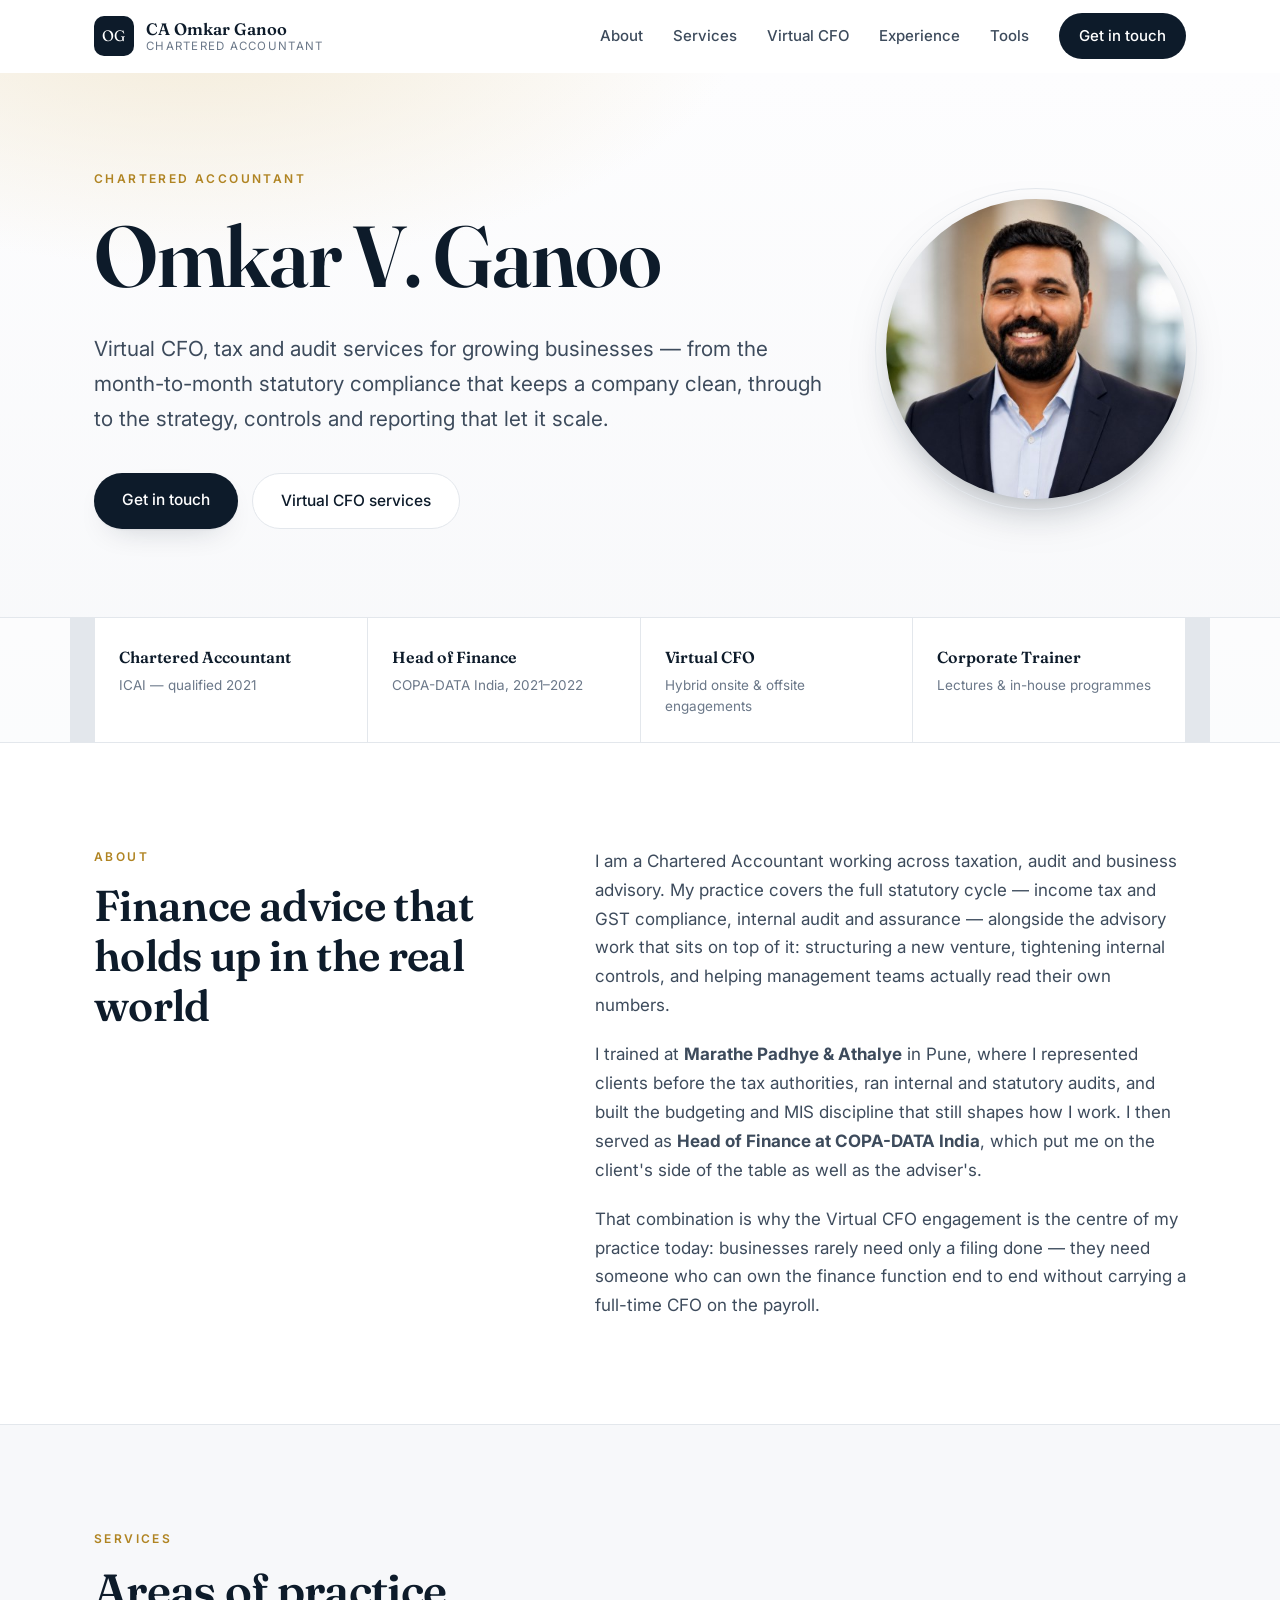
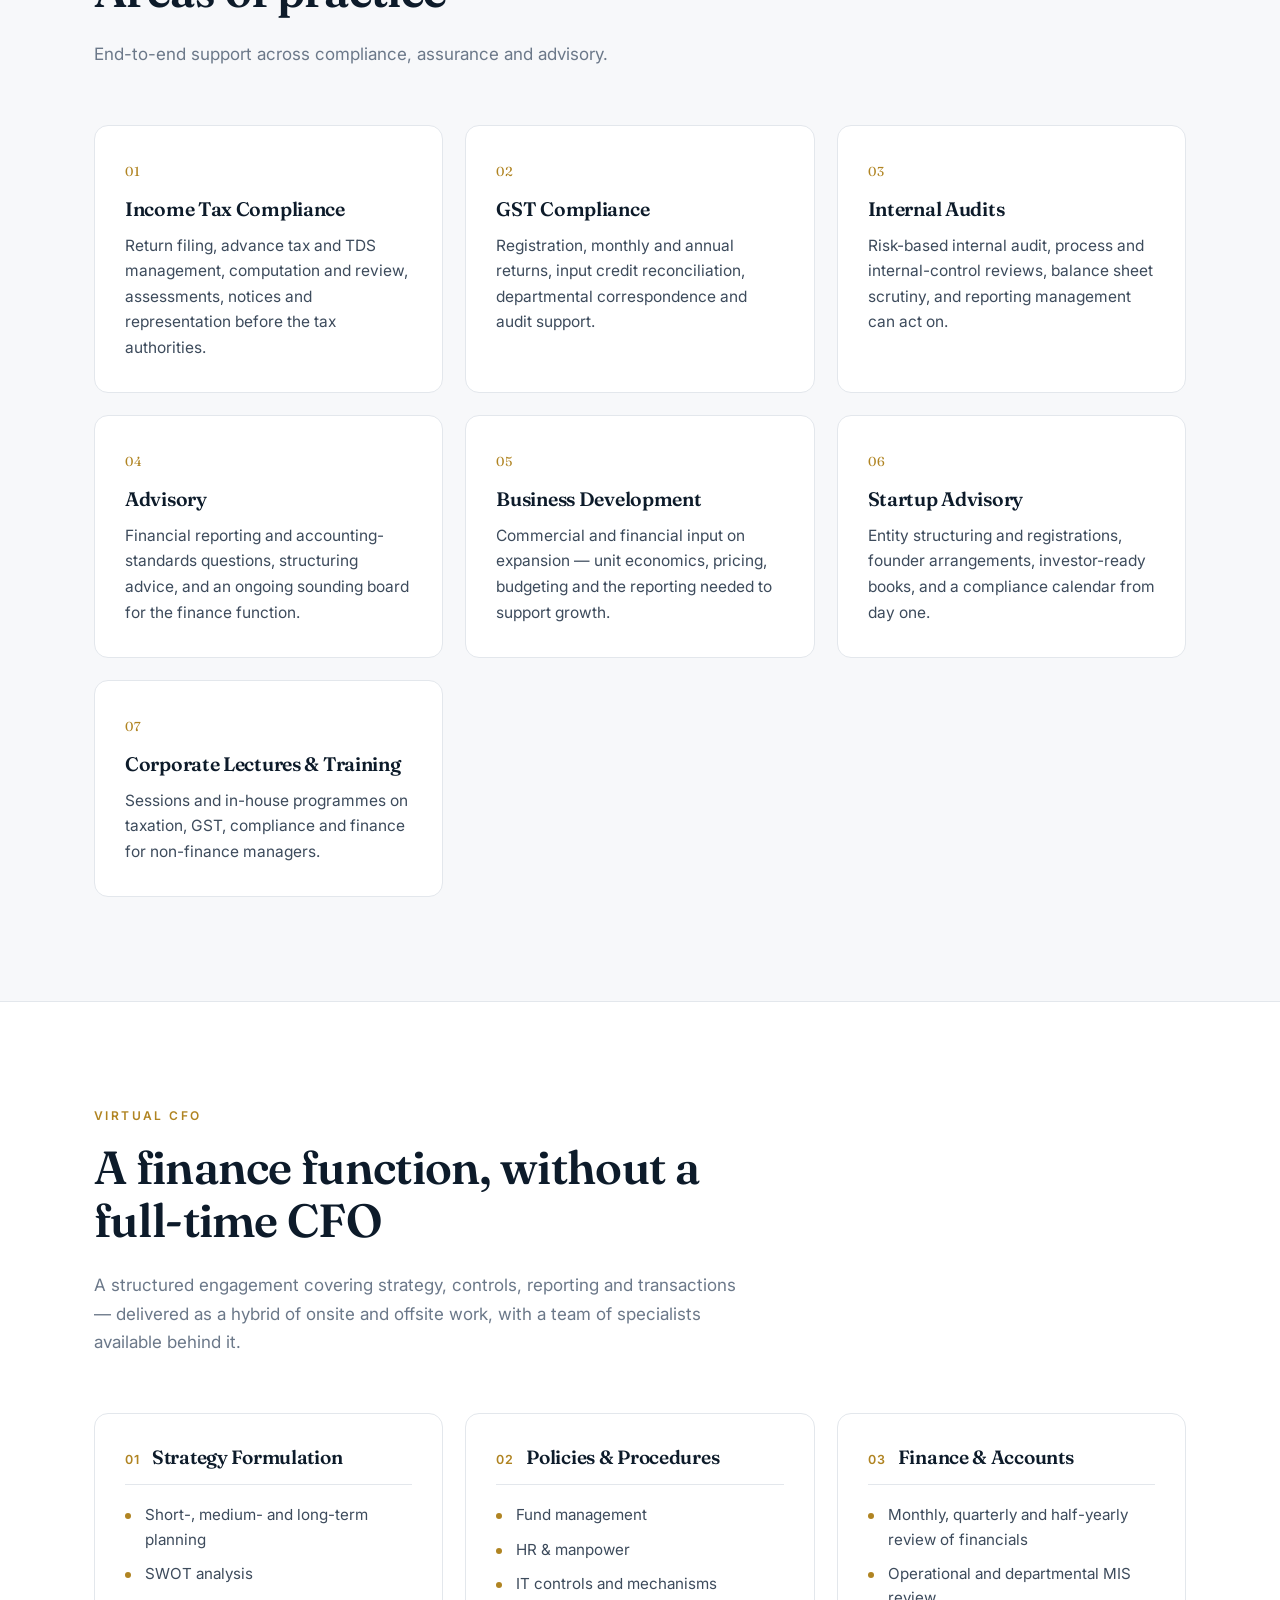
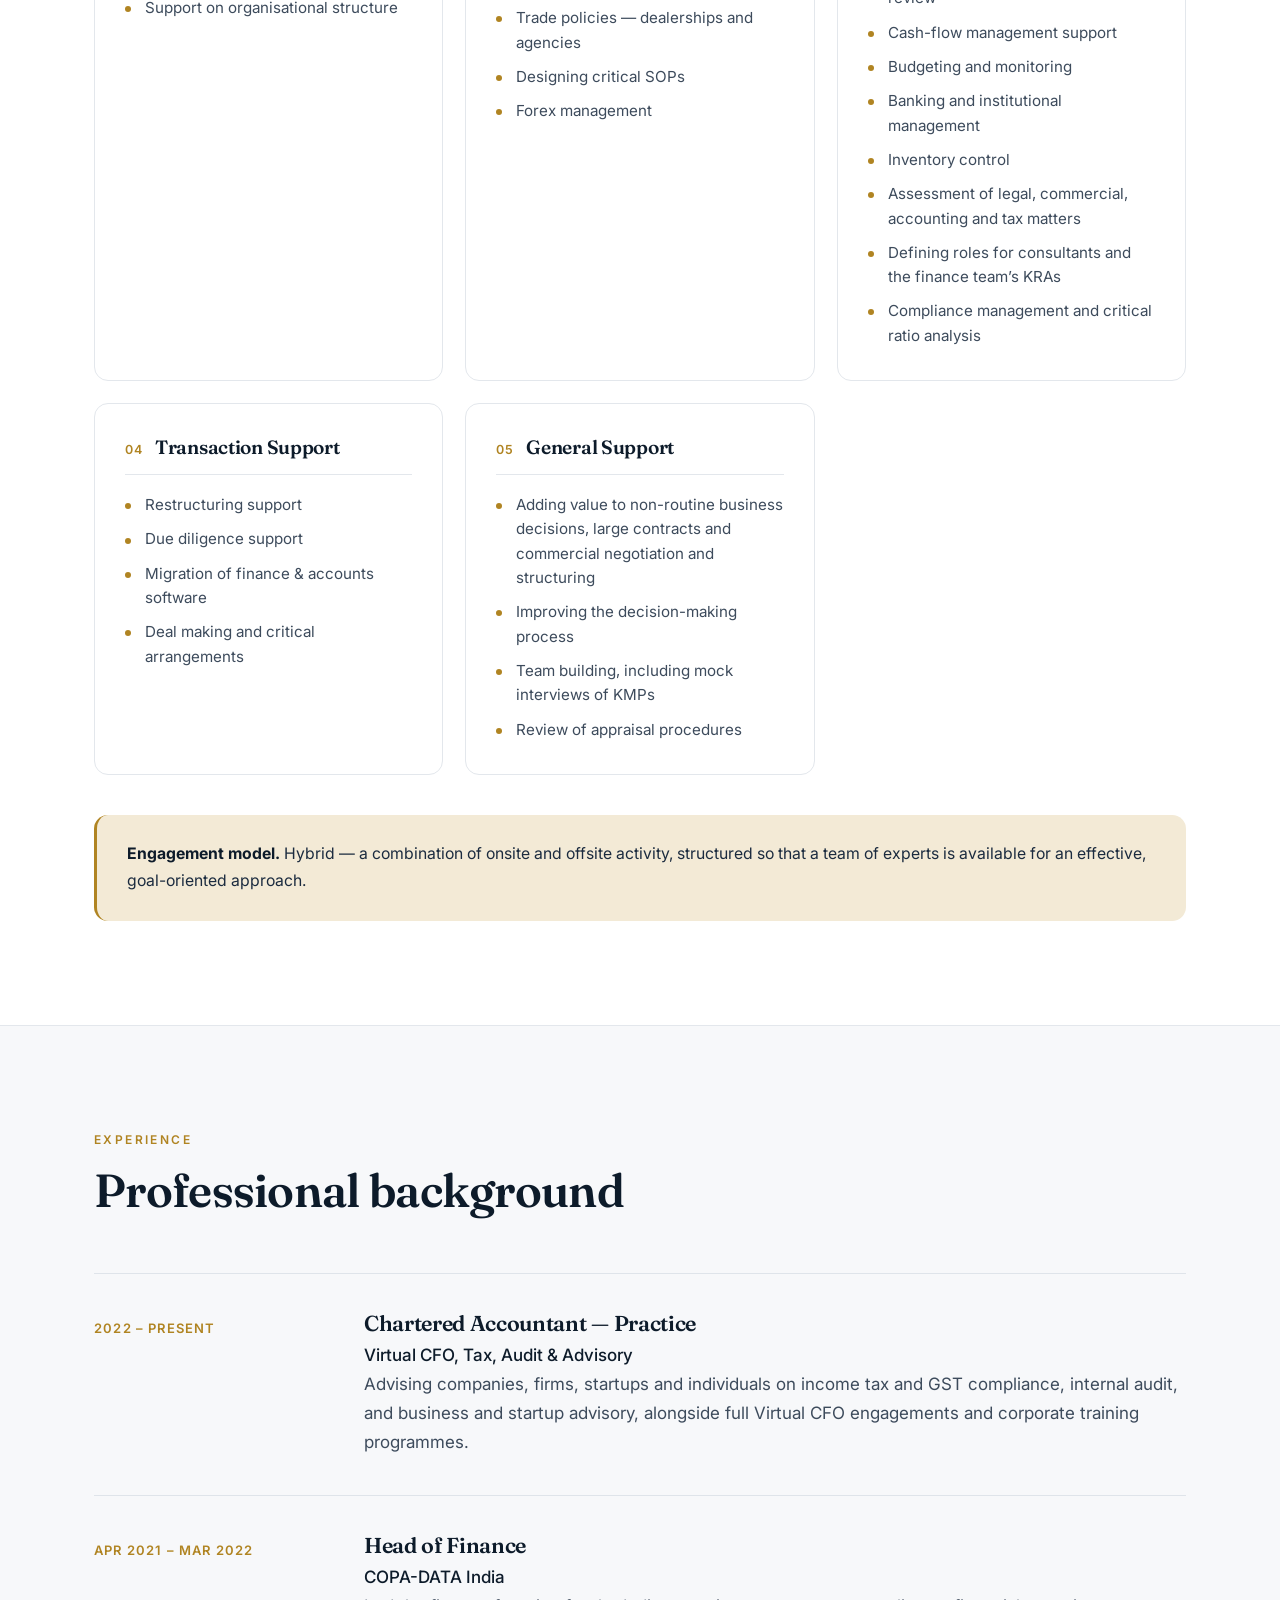
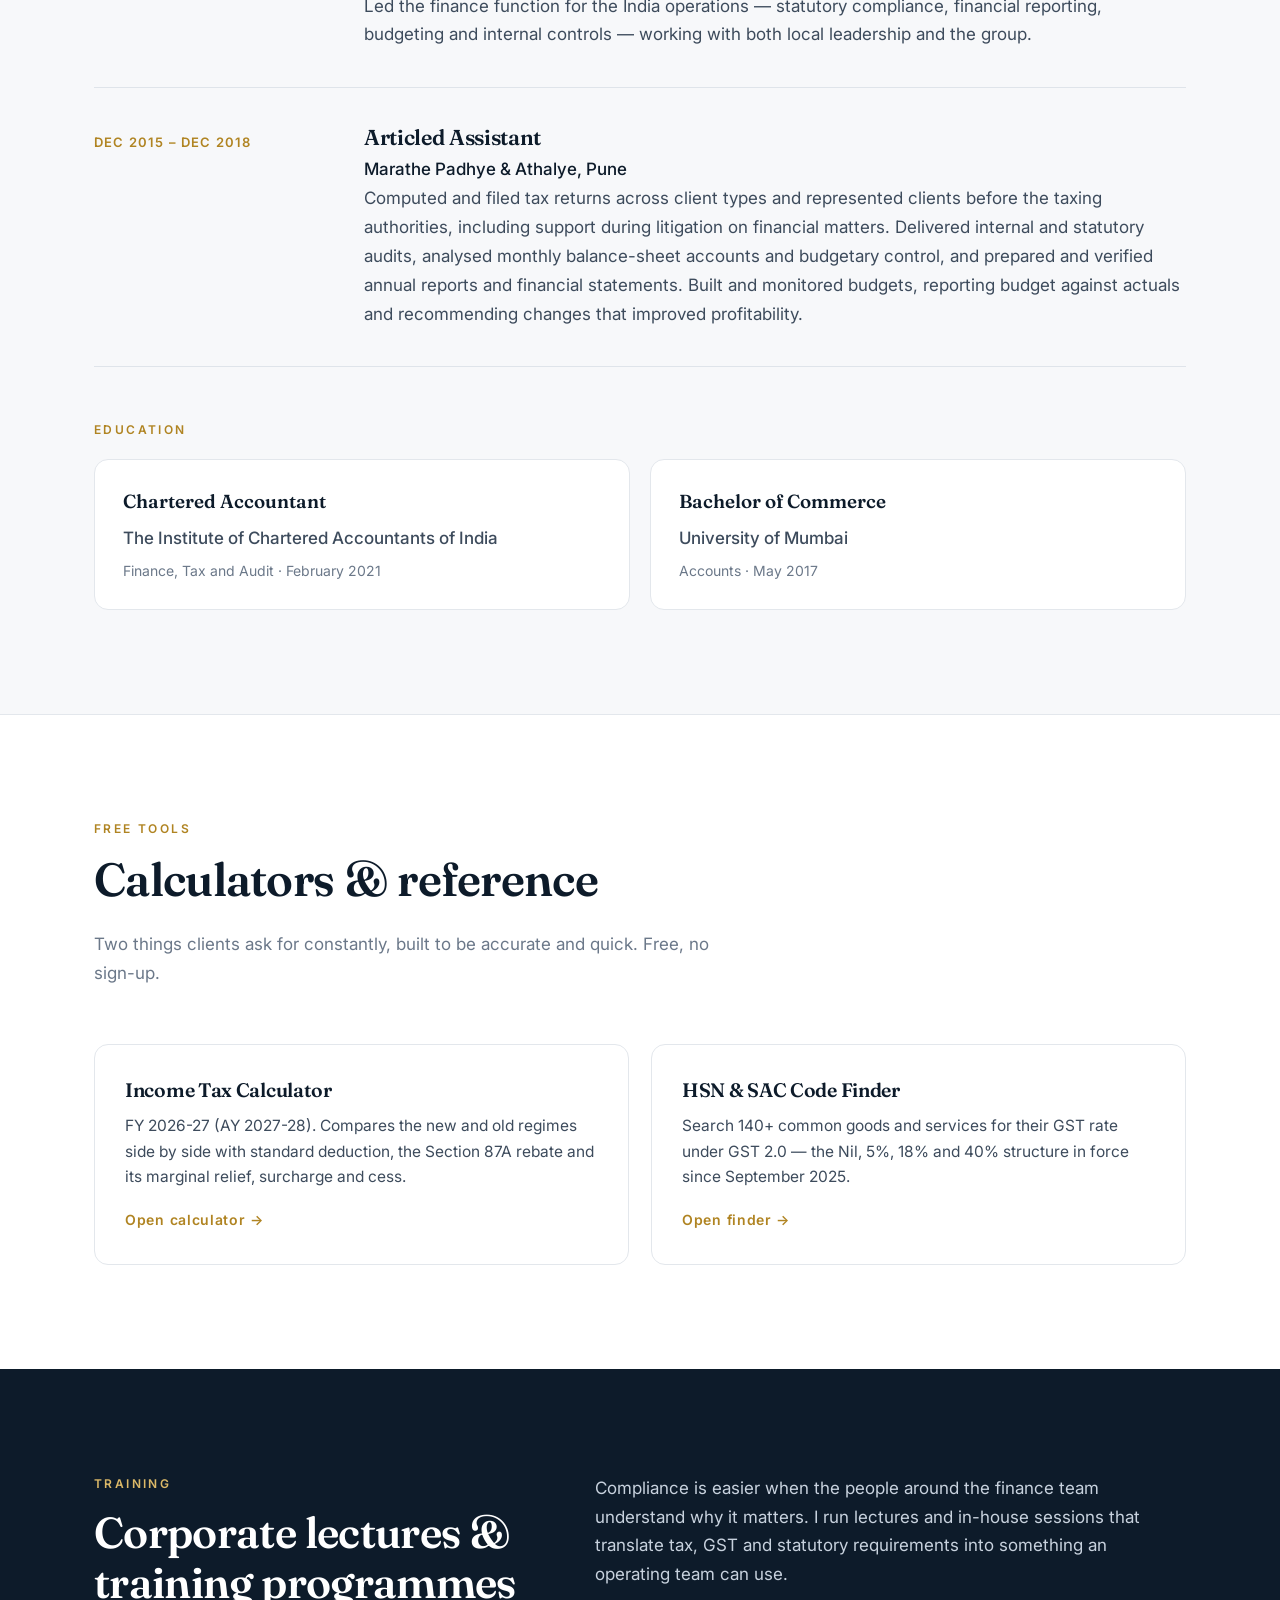
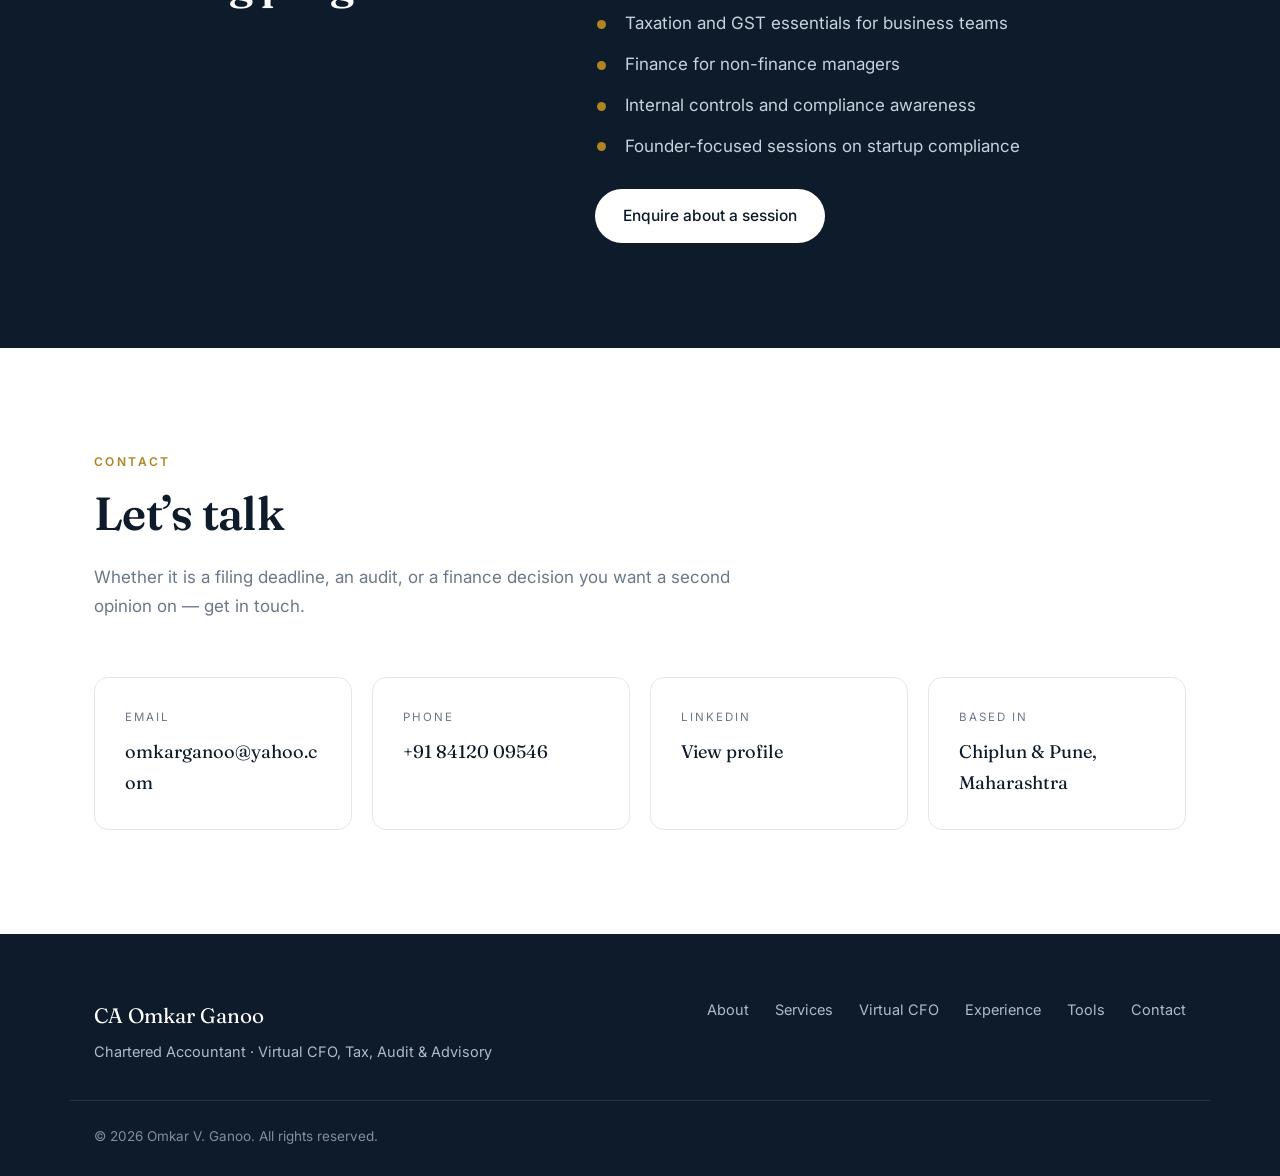
==== index.html @ 5b07715e "Replace uploaded zip with the actual site files, add hero portrait The repository contained only omk" ====
<!doctype html>
<html lang="en">
<head>
<meta charset="utf-8" />
<meta name="viewport" content="width=device-width, initial-scale=1" />
<title>CA Omkar Ganoo — Chartered Accountant | Virtual CFO, Tax, Audit &amp; Advisory</title>
<meta name="description" content="CA Omkar Ganoo is a Chartered Accountant offering Virtual CFO services, income tax and GST compliance, internal audit, startup and business advisory, and corporate finance training." />
<meta name="author" content="CA Omkar Ganoo" />
<meta property="og:type" content="profile" />
<meta property="og:title" content="CA Omkar Ganoo — Chartered Accountant" />
<meta property="og:description" content="Virtual CFO services, income tax &amp; GST compliance, internal audit, startup and business advisory, corporate training." />
<meta property="og:image" content="/assets/omkar-ganoo.jpg" />
<meta name="twitter:card" content="summary" />
<link rel="icon" href="/assets/favicon.svg" type="image/svg+xml" />
<link rel="preconnect" href="https://fonts.googleapis.com" />
<link rel="preconnect" href="https://fonts.gstatic.com" crossorigin />
<link href="https://fonts.googleapis.com/css2?family=Fraunces:opsz,wght@9..144,400;9..144,600&family=Inter:wght@400;500;600&display=swap" rel="stylesheet" />
<link rel="stylesheet" href="/styles.css" />
<script src="/site.config.js"></script>
<script type="application/ld+json">
{
  "@context": "https://schema.org",
  "@type": "Person",
  "name": "Omkar V. Ganoo",
  "alternateName": "CA Omkar Ganoo",
  "jobTitle": "Chartered Accountant",
  "image": "/assets/omkar-ganoo.jpg",
  "email": "omkarganoo@yahoo.com",
  "telephone": "+918412009546",
  "url": "https://www.linkedin.com/in/caomkarganoo",
  "sameAs": ["https://www.linkedin.com/in/caomkarganoo"],
  "knowsAbout": [
    "Income Tax Compliance","Goods and Services Tax","Internal Audit",
    "Virtual CFO Services","Startup Advisory","Financial Reporting",
    "Budgeting and MIS","Corporate Training"
  ],
  "alumniOf": [
    { "@type": "EducationalOrganization", "name": "The Institute of Chartered Accountants of India" },
    { "@type": "EducationalOrganization", "name": "University of Mumbai" }
  ],
  "address": { "@type": "PostalAddress", "addressLocality": "Chiplun", "addressRegion": "Maharashtra", "addressCountry": "IN" }
}
</script>
</head>
<body>

<a class="skip" href="#main">Skip to content</a>

<header class="nav" id="nav">
  <div class="wrap nav-inner">
    <a class="brand" href="#top">
      <span class="brand-mark">OG</span>
      <span class="brand-text"><strong>CA Omkar Ganoo</strong><em>Chartered Accountant</em></span>
    </a>
    <nav class="nav-links" id="navLinks" aria-label="Primary">
      <a href="#about">About</a>
      <a href="#services">Services</a>
      <a href="#cfo">Virtual CFO</a>
      <a href="#experience">Experience</a>
      <a href="#tools">Tools</a>
      <a href="#contact" class="nav-cta">Get in touch</a>
    </nav>
    <button class="burger" id="burger" aria-label="Open menu" aria-expanded="false" aria-controls="navLinks">
      <span></span><span></span><span></span>
    </button>
  </div>
</header>

<main id="main">

  <section class="hero" id="top">
    <div class="wrap hero-inner">
      <div class="hero-text">
        <p class="eyebrow reveal">Chartered Accountant</p>
        <h1 class="reveal">Omkar V. Ganoo</h1>
        <p class="lede reveal">
          Virtual CFO, tax and audit services for growing businesses — from the
          month-to-month statutory compliance that keeps a company clean, through to
          the strategy, controls and reporting that let it scale.
        </p>
        <div class="hero-actions reveal">
          <a class="btn btn-primary" href="#contact">Get in touch</a>
          <a class="btn btn-ghost" href="#cfo">Virtual CFO services</a>
        </div>
      </div>
      <figure class="hero-portrait reveal">
        <img src="/assets/omkar-ganoo.jpg" width="400" height="400"
             alt="CA Omkar Ganoo, Chartered Accountant" />
      </figure>
    </div>
    <div class="credbar">
      <div class="wrap credbar-inner">
        <div class="cred"><strong>Chartered Accountant</strong><span>ICAI &mdash; qualified 2021</span></div>
        <div class="cred"><strong>Head of Finance</strong><span>COPA-DATA India, 2021&ndash;2022</span></div>
        <div class="cred"><strong>Virtual CFO</strong><span>Hybrid onsite &amp; offsite engagements</span></div>
        <div class="cred"><strong>Corporate Trainer</strong><span>Lectures &amp; in-house programmes</span></div>
      </div>
    </div>
  </section>

  <section class="section" id="about">
    <div class="wrap grid-2">
      <div class="reveal">
        <p class="kicker">About</p>
        <h2>Finance advice that holds up in the real world</h2>
      </div>
      <div class="prose reveal">
        <p>
          I am a Chartered Accountant working across taxation, audit and business
          advisory. My practice covers the full statutory cycle &mdash; income tax and
          GST compliance, internal audit and assurance &mdash; alongside the advisory
          work that sits on top of it: structuring a new venture, tightening internal
          controls, and helping management teams actually read their own numbers.
        </p>
        <p>
          I trained at <strong>Marathe Padhye &amp; Athalye</strong> in Pune, where I
          represented clients before the tax authorities, ran internal and statutory
          audits, and built the budgeting and MIS discipline that still shapes how I
          work. I then served as <strong>Head of Finance at COPA-DATA India</strong>,
          which put me on the client's side of the table as well as the adviser's.
        </p>
        <p>
          That combination is why the Virtual CFO engagement is the centre of my
          practice today: businesses rarely need only a filing done &mdash; they need
          someone who can own the finance function end to end without carrying a
          full-time CFO on the payroll.
        </p>
      </div>
    </div>
  </section>

  <section class="section section-alt" id="services">
    <div class="wrap">
      <div class="section-head reveal">
        <p class="kicker">Services</p>
        <h2>Areas of practice</h2>
        <p class="sub">End-to-end support across compliance, assurance and advisory.</p>
      </div>
      <div class="cards">

        <article class="card reveal">
          <span class="card-num">01</span>
          <h3>Income Tax Compliance</h3>
          <p>Return filing, advance tax and TDS management, computation and review,
             assessments, notices and representation before the tax authorities.</p>
        </article>

        <article class="card reveal">
          <span class="card-num">02</span>
          <h3>GST Compliance</h3>
          <p>Registration, monthly and annual returns, input credit reconciliation,
             departmental correspondence and audit support.</p>
        </article>

        <article class="card reveal">
          <span class="card-num">03</span>
          <h3>Internal Audits</h3>
          <p>Risk-based internal audit, process and internal-control reviews, balance
             sheet scrutiny, and reporting management can act on.</p>
        </article>

        <article class="card reveal">
          <span class="card-num">04</span>
          <h3>Advisory</h3>
          <p>Financial reporting and accounting-standards questions, structuring advice,
             and an ongoing sounding board for the finance function.</p>
        </article>

        <article class="card reveal">
          <span class="card-num">05</span>
          <h3>Business Development</h3>
          <p>Commercial and financial input on expansion &mdash; unit economics, pricing,
             budgeting and the reporting needed to support growth.</p>
        </article>

        <article class="card reveal">
          <span class="card-num">06</span>
          <h3>Startup Advisory</h3>
          <p>Entity structuring and registrations, founder arrangements, investor-ready
             books, and a compliance calendar from day one.</p>
        </article>

        <article class="card reveal">
          <span class="card-num">07</span>
          <h3>Corporate Lectures &amp; Training</h3>
          <p>Sessions and in-house programmes on taxation, GST, compliance and finance
             for non-finance managers.</p>
        </article>

      </div>
    </div>
  </section>

  <section class="section" id="cfo">
    <div class="wrap">
      <div class="section-head reveal">
        <p class="kicker">Virtual CFO</p>
        <h2>A finance function, without a full-time CFO</h2>
        <p class="sub">
          A structured engagement covering strategy, controls, reporting and
          transactions &mdash; delivered as a hybrid of onsite and offsite work, with a
          team of specialists available behind it.
        </p>
      </div>

      <div class="pillars">

        <article class="pillar reveal">
          <h3><span>01</span> Strategy Formulation</h3>
          <ul>
            <li>Short-, medium- and long-term planning</li>
            <li>SWOT analysis</li>
            <li>Support on organisational structure</li>
          </ul>
        </article>

        <article class="pillar reveal">
          <h3><span>02</span> Policies &amp; Procedures</h3>
          <ul>
            <li>Fund management</li>
            <li>HR &amp; manpower</li>
            <li>IT controls and mechanisms</li>
            <li>Trade policies &mdash; dealerships and agencies</li>
            <li>Designing critical SOPs</li>
            <li>Forex management</li>
          </ul>
        </article>

        <article class="pillar reveal">
          <h3><span>03</span> Finance &amp; Accounts</h3>
          <ul>
            <li>Monthly, quarterly and half-yearly review of financials</li>
            <li>Operational and departmental MIS review</li>
            <li>Cash-flow management support</li>
            <li>Budgeting and monitoring</li>
            <li>Banking and institutional management</li>
            <li>Inventory control</li>
            <li>Assessment of legal, commercial, accounting and tax matters</li>
            <li>Defining roles for consultants and the finance team&rsquo;s KRAs</li>
            <li>Compliance management and critical ratio analysis</li>
          </ul>
        </article>

        <article class="pillar reveal">
          <h3><span>04</span> Transaction Support</h3>
          <ul>
            <li>Restructuring support</li>
            <li>Due diligence support</li>
            <li>Migration of finance &amp; accounts software</li>
            <li>Deal making and critical arrangements</li>
          </ul>
        </article>

        <article class="pillar reveal">
          <h3><span>05</span> General Support</h3>
          <ul>
            <li>Adding value to non-routine business decisions, large contracts and
                commercial negotiation and structuring</li>
            <li>Improving the decision-making process</li>
            <li>Team building, including mock interviews of KMPs</li>
            <li>Review of appraisal procedures</li>
          </ul>
        </article>

      </div>

      <p class="note reveal">
        <strong>Engagement model.</strong> Hybrid &mdash; a combination of onsite and
        offsite activity, structured so that a team of experts is available for an
        effective, goal-oriented approach.
      </p>
    </div>
  </section>

  <section class="section section-alt" id="experience">
    <div class="wrap">
      <div class="section-head reveal">
        <p class="kicker">Experience</p>
        <h2>Professional background</h2>
      </div>
      <ol class="timeline">

        <li class="reveal">
          <div class="t-when">2022 &ndash; Present</div>
          <div class="t-what">
            <h3>Chartered Accountant &mdash; Practice</h3>
            <p class="t-org">Virtual CFO, Tax, Audit &amp; Advisory</p>
            <p>Advising companies, firms, startups and individuals on income tax and GST
               compliance, internal audit, and business and startup advisory, alongside
               full Virtual CFO engagements and corporate training programmes.</p>
          </div>
        </li>

        <li class="reveal">
          <div class="t-when">Apr 2021 &ndash; Mar 2022</div>
          <div class="t-what">
            <h3>Head of Finance</h3>
            <p class="t-org">COPA-DATA India</p>
            <p>Led the finance function for the India operations &mdash; statutory
               compliance, financial reporting, budgeting and internal controls &mdash;
               working with both local leadership and the group.</p>
          </div>
        </li>

        <li class="reveal">
          <div class="t-when">Dec 2015 &ndash; Dec 2018</div>
          <div class="t-what">
            <h3>Articled Assistant</h3>
            <p class="t-org">Marathe Padhye &amp; Athalye, Pune</p>
            <p>Computed and filed tax returns across client types and represented clients
               before the taxing authorities, including support during litigation on
               financial matters. Delivered internal and statutory audits, analysed
               monthly balance-sheet accounts and budgetary control, and prepared and
               verified annual reports and financial statements. Built and monitored
               budgets, reporting budget against actuals and recommending changes that
               improved profitability.</p>
          </div>
        </li>

      </ol>

      <div class="edu reveal">
        <h3 class="edu-head">Education</h3>
        <div class="edu-grid">
          <div class="edu-item">
            <p class="e-deg">Chartered Accountant</p>
            <p class="e-org">The Institute of Chartered Accountants of India</p>
            <p class="e-meta">Finance, Tax and Audit &middot; February 2021</p>
          </div>
          <div class="edu-item">
            <p class="e-deg">Bachelor of Commerce</p>
            <p class="e-org">University of Mumbai</p>
            <p class="e-meta">Accounts &middot; May 2017</p>
          </div>
        </div>
      </div>
    </div>
  </section>

  <section class="section" id="tools">
    <div class="wrap">
      <div class="section-head reveal">
        <p class="kicker">Free tools</p>
        <h2>Calculators &amp; reference</h2>
        <p class="sub">Two things clients ask for constantly, built to be accurate and
          quick. Free, no sign-up.</p>
      </div>
      <div class="cards">

        <a class="card tool-card reveal" href="/tools/income-tax-calculator">
          <h3>Income Tax Calculator</h3>
          <p>FY 2026-27 (AY 2027-28). Compares the new and old regimes side by side with
             standard deduction, the Section 87A rebate and its marginal relief, surcharge
             and cess.</p>
          <span class="card-go">Open calculator &rarr;</span>
        </a>

        <a class="card tool-card reveal" href="/tools/hsn-finder">
          <h3>HSN &amp; SAC Code Finder</h3>
          <p>Search 140+ common goods and services for their GST rate under GST 2.0 — the
             Nil, 5%, 18% and 40% structure in force since September 2025.</p>
          <span class="card-go">Open finder &rarr;</span>
        </a>

      </div>
    </div>
  </section>

  <section class="section section-dark" id="speaking">
    <div class="wrap grid-2">
      <div class="reveal">
        <p class="kicker">Training</p>
        <h2>Corporate lectures &amp; training programmes</h2>
      </div>
      <div class="prose reveal">
        <p>
          Compliance is easier when the people around the finance team understand why it
          matters. I run lectures and in-house sessions that translate tax, GST and
          statutory requirements into something an operating team can use.
        </p>
        <ul class="ticks">
          <li>Taxation and GST essentials for business teams</li>
          <li>Finance for non-finance managers</li>
          <li>Internal controls and compliance awareness</li>
          <li>Founder-focused sessions on startup compliance</li>
        </ul>
        <p><a class="btn btn-light" href="#contact">Enquire about a session</a></p>
      </div>
    </div>
  </section>

  <section class="section" id="contact">
    <div class="wrap">
      <div class="section-head reveal">
        <p class="kicker">Contact</p>
        <h2>Let&rsquo;s talk</h2>
        <p class="sub">Whether it is a filing deadline, an audit, or a finance decision you
          want a second opinion on &mdash; get in touch.</p>
      </div>
      <div class="contact-grid reveal" id="contactGrid"></div>
    </div>
  </section>

</main>

<footer class="footer">
  <div class="wrap footer-inner">
    <div>
      <p class="f-name">CA Omkar Ganoo</p>
      <p class="f-role">Chartered Accountant &middot; Virtual CFO, Tax, Audit &amp; Advisory</p>
    </div>
    <nav class="f-links" aria-label="Footer">
      <a href="#about">About</a>
      <a href="#services">Services</a>
      <a href="#cfo">Virtual CFO</a>
      <a href="#experience">Experience</a>
      <a href="#tools">Tools</a>
      <a href="#contact">Contact</a>
    </nav>
  </div>
  <div class="wrap footer-base">
    <p>&copy; <span id="year"></span> Omkar V. Ganoo. All rights reserved.</p>
  </div>
</footer>

<script src="/script.js"></script>
</body>
</html>
---- styles.css ----
/* =========================================================================
   CA Omkar Ganoo — site styles
   ========================================================================= */

:root{
  --ink:        #0d1b2a;
  --ink-2:      #1b2b3f;
  --body:       #3d4b5c;
  --muted:      #6b7889;
  --line:       #e3e7ec;
  --bg:         #ffffff;
  --bg-alt:     #f7f8fa;
  --gold:       #b08422;
  --gold-soft:  #f3ead6;

  --wrap:       1140px;
  --r:          14px;
  --shadow:     0 1px 2px rgba(13,27,42,.05), 0 12px 32px -18px rgba(13,27,42,.30);

  --serif: "Fraunces", Georgia, "Times New Roman", serif;
  --sans:  "Inter", -apple-system, BlinkMacSystemFont, "Segoe UI", Roboto, sans-serif;
}

*,*::before,*::after{ box-sizing:border-box; }

html{ scroll-behavior:smooth; scroll-padding-top:88px; }

body{
  margin:0;
  background:var(--bg);
  color:var(--body);
  font-family:var(--sans);
  font-size:17px;
  line-height:1.7;
  -webkit-font-smoothing:antialiased;
}

img{ max-width:100%; display:block; }
a{ color:inherit; }

h1,h2,h3{
  font-family:var(--serif);
  color:var(--ink);
  font-weight:600;
  letter-spacing:-.015em;
  line-height:1.15;
  margin:0 0 .5em;
}

.wrap{ width:100%; max-width:var(--wrap); margin-inline:auto; padding-inline:24px; }

.skip{
  position:absolute; left:-9999px; top:0; z-index:200;
  background:var(--ink); color:#fff; padding:12px 18px; border-radius:0 0 8px 0;
}
.skip:focus{ left:0; }

/* ---------- Nav ---------------------------------------------------------- */
.nav{
  position:sticky; top:0; z-index:100;
  background:rgba(255,255,255,.88);
  backdrop-filter:saturate(180%) blur(14px);
  border-bottom:1px solid transparent;
  transition:border-color .25s ease, box-shadow .25s ease;
}
.nav.is-stuck{ border-bottom-color:var(--line); box-shadow:0 6px 24px -20px rgba(13,27,42,.6); }

.nav-inner{ display:flex; align-items:center; justify-content:space-between; height:72px; gap:20px; }

.brand{ display:flex; align-items:center; gap:12px; text-decoration:none; }
.brand-mark{
  width:40px; height:40px; flex:none; border-radius:10px;
  background:var(--ink); color:#fff;
  display:grid; place-items:center;
  font-family:var(--serif); font-size:15px; letter-spacing:.04em;
}
.brand-text{ display:flex; flex-direction:column; line-height:1.25; }
.brand-text strong{ font-family:var(--serif); font-weight:600; color:var(--ink); font-size:16.5px; }
.brand-text em{ font-style:normal; font-size:11.5px; letter-spacing:.11em; text-transform:uppercase; color:var(--muted); }

.nav-links{ display:flex; align-items:center; gap:30px; }
.nav-links a{
  text-decoration:none; font-size:15px; font-weight:500; color:var(--body);
  position:relative; padding:6px 0; transition:color .18s ease;
}
.nav-links a::after{
  content:""; position:absolute; left:0; right:100%; bottom:0; height:1.5px;
  background:var(--gold); transition:right .25s ease;
}
.nav-links a:hover{ color:var(--ink); }
.nav-links a:hover::after,
.nav-links a.active::after{ right:0; }

.nav-links .nav-cta{
  background:var(--ink); color:#fff; padding:10px 20px; border-radius:999px;
  font-weight:500; transition:background .2s ease, transform .2s ease;
}
.nav-links .nav-cta::after{ display:none; }
.nav-links .nav-cta:hover{ background:var(--ink-2); transform:translateY(-1px); color:#fff; }

.burger{ display:none; background:none; border:0; padding:10px; cursor:pointer; }
.burger span{ display:block; width:22px; height:2px; background:var(--ink); border-radius:2px; transition:.25s ease; }
.burger span + span{ margin-top:5px; }
.burger[aria-expanded="true"] span:nth-child(1){ transform:translateY(7px) rotate(45deg); }
.burger[aria-expanded="true"] span:nth-child(2){ opacity:0; }
.burger[aria-expanded="true"] span:nth-child(3){ transform:translateY(-7px) rotate(-45deg); }

/* ---------- Buttons ------------------------------------------------------ */
.btn{
  display:inline-block; text-decoration:none; font-weight:500; font-size:15.5px;
  padding:14px 28px; border-radius:999px; transition:.2s ease;
}
.btn-primary{ background:var(--ink); color:#fff; box-shadow:var(--shadow); }
.btn-primary:hover{ background:var(--ink-2); transform:translateY(-2px); }
.btn-ghost{ border:1px solid var(--line); color:var(--ink); background:#fff; }
.btn-ghost:hover{ border-color:var(--ink); transform:translateY(-2px); }
.btn-light{ background:#fff; color:var(--ink); }
.btn-light:hover{ transform:translateY(-2px); }

/* ---------- Hero --------------------------------------------------------- */
.hero{
  position:relative; padding-top:96px;
  background:
    radial-gradient(900px 420px at 15% -10%, var(--gold-soft) 0%, transparent 62%),
    linear-gradient(180deg,#fdfdfe 0%, #f7f8fa 100%);
  border-bottom:1px solid var(--line);
}
.hero-inner{ padding-bottom:88px; max-width:920px; }

.eyebrow{
  font-size:12px; letter-spacing:.2em; text-transform:uppercase;
  color:var(--gold); font-weight:600; margin:0 0 18px;
}
.hero h1{
  font-size:clamp(3rem, 8vw, 5.4rem);
  margin:0 0 24px;
}
.lede{ font-size:clamp(1.05rem,2.2vw,1.3rem); color:var(--body); max-width:62ch; margin:0 0 36px; }
.hero-actions{ display:flex; flex-wrap:wrap; gap:14px; }

.credbar{ border-top:1px solid var(--line); background:rgba(255,255,255,.6); }
.credbar-inner{
  display:grid; grid-template-columns:repeat(4,1fr); gap:1px;
  background:var(--line); border-inline:1px solid var(--line);
}
.cred{ background:#fff; padding:26px 24px; display:flex; flex-direction:column; gap:4px; }
.cred strong{ font-family:var(--serif); font-size:16px; color:var(--ink); font-weight:600; }
.cred span{ font-size:13.5px; color:var(--muted); line-height:1.5; }

/* ---------- Sections ----------------------------------------------------- */
.section{ padding:104px 0; }
.section-alt{ background:var(--bg-alt); border-block:1px solid var(--line); }
.section-dark{ background:var(--ink); border-block:1px solid var(--ink); }
.section-dark h2,
.section-dark .prose p{ color:#fff; }
.section-dark .prose p{ color:#c8d2de; }
.section-dark .kicker{ color:#dcb968; }

.kicker{
  font-size:12px; letter-spacing:.2em; text-transform:uppercase;
  color:var(--gold); font-weight:600; margin:0 0 14px;
}
.section-head{ max-width:660px; margin-bottom:56px; }
.section-head h2{ font-size:clamp(2rem,4.2vw,2.9rem); }
.sub{ color:var(--muted); font-size:17px; margin:14px 0 0; }

.grid-2{ display:grid; grid-template-columns:minmax(0,.85fr) minmax(0,1.15fr); gap:64px; align-items:start; }
.grid-2 h2{ font-size:clamp(1.9rem,4vw,2.7rem); }
.prose p{ margin:0 0 20px; }
.prose p:last-child{ margin-bottom:0; }

.ticks{ list-style:none; padding:0; margin:0 0 28px; }
.ticks li{ position:relative; padding-left:30px; margin-bottom:12px; color:#c8d2de; }
.ticks li::before{
  content:""; position:absolute; left:2px; top:.62em;
  width:9px; height:9px; border-radius:50%; background:var(--gold);
}

/* ---------- Service cards ------------------------------------------------ */
.cards{ display:grid; grid-template-columns:repeat(auto-fit,minmax(288px,1fr)); gap:22px; }
.card{
  position:relative; background:#fff; border:1px solid var(--line);
  border-radius:var(--r); padding:34px 30px 32px;
  transition:transform .25s ease, box-shadow .25s ease, border-color .25s ease;
}
.card:hover{ transform:translateY(-4px); box-shadow:var(--shadow); border-color:#d3dae3; }
.card-num{
  font-family:var(--serif); font-size:13px; color:var(--gold);
  letter-spacing:.08em; display:block; margin-bottom:16px;
}
.card h3{ font-size:1.22rem; margin:0 0 12px; }
.card p{ margin:0; font-size:15.5px; color:var(--body); line-height:1.65; }

/* ---------- Timeline ----------------------------------------------------- */
.timeline{ list-style:none; margin:0; padding:0; border-top:1px solid var(--line); }
.timeline li{
  display:grid; grid-template-columns:230px minmax(0,1fr); gap:40px;
  padding:38px 0; border-bottom:1px solid var(--line);
}
.t-when{
  font-size:13px; letter-spacing:.09em; text-transform:uppercase;
  color:var(--gold); font-weight:600; padding-top:5px;
}
.t-what h3{ font-size:1.35rem; margin:0 0 4px; }
.t-org{ font-weight:500; color:var(--ink); margin:0 0 12px; }
.t-what p{ margin:0; }

/* ---------- Contact ------------------------------------------------------ */
.contact-grid{ display:grid; grid-template-columns:repeat(auto-fit,minmax(250px,1fr)); gap:20px; }
.contact-card{
  display:block; text-decoration:none; background:#fff;
  border:1px solid var(--line); border-radius:var(--r); padding:30px;
  transition:transform .25s ease, box-shadow .25s ease, border-color .25s ease;
}
.contact-card:hover{ transform:translateY(-4px); box-shadow:var(--shadow); border-color:#d3dae3; }
.contact-card .c-label{
  font-size:11.5px; letter-spacing:.17em; text-transform:uppercase;
  color:var(--muted); display:block; margin-bottom:10px;
}
.contact-card .c-value{
  font-family:var(--serif); font-size:1.14rem; color:var(--ink);
  word-break:break-word; display:block;
}

/* ---------- Footer ------------------------------------------------------- */
.footer{ background:var(--ink); color:#aebbc9; padding:64px 0 28px; }
.footer-inner{
  display:flex; flex-wrap:wrap; gap:28px; justify-content:space-between;
  align-items:flex-start; padding-bottom:36px; border-bottom:1px solid rgba(255,255,255,.1);
}
.f-name{ font-family:var(--serif); font-size:1.3rem; color:#fff; margin:0 0 6px; }
.f-role{ margin:0; font-size:14.5px; }
.f-links{ display:flex; flex-wrap:wrap; gap:26px; }
.f-links a{ text-decoration:none; font-size:14.5px; transition:color .2s ease; }
.f-links a:hover{ color:#fff; }
.footer-base{ padding-top:24px; }
.footer-base p{ margin:0; font-size:13.5px; color:#7f8fa1; }

/* ---------- Reveal animation --------------------------------------------- */
.reveal{ opacity:0; transform:translateY(18px); transition:opacity .6s ease, transform .6s ease; }
.reveal.in{ opacity:1; transform:none; }

/* ---------- Responsive --------------------------------------------------- */
@media (max-width:980px){
  .grid-2{ grid-template-columns:1fr; gap:28px; }
  .credbar-inner{ grid-template-columns:repeat(2,1fr); }
  .timeline li{ grid-template-columns:1fr; gap:10px; }
  .t-when{ padding-top:0; }
}

@media (max-width:760px){
  body{ font-size:16.5px; }
  .section{ padding:76px 0; }
  .hero{ padding-top:64px; }
  .hero-inner{ padding-bottom:64px; }

  .burger{ display:block; }
  .nav-links{
    position:absolute; left:0; right:0; top:72px;
    flex-direction:column; align-items:stretch; gap:0;
    background:#fff; border-bottom:1px solid var(--line);
    padding:8px 24px 22px;
    box-shadow:0 20px 40px -30px rgba(13,27,42,.8);
    display:none;
  }
  .nav-links.open{ display:flex; }
  .nav-links a{ padding:14px 0; border-bottom:1px solid var(--line); }
  .nav-links a::after{ display:none; }
  .nav-links .nav-cta{ text-align:center; margin-top:16px; border-bottom:0; }
  .hero-actions .btn{ flex:1 1 auto; text-align:center; }
}

@media (max-width:520px){
  .credbar-inner{ grid-template-columns:1fr; }
}

@media (prefers-reduced-motion:reduce){
  html{ scroll-behavior:auto; }
  .reveal{ opacity:1; transform:none; transition:none; }
  *{ animation-duration:.01ms !important; transition-duration:.01ms !important; }
}

/* ---------- Virtual CFO pillars ------------------------------------------ */
.pillars{
  display:grid; grid-template-columns:repeat(auto-fit,minmax(310px,1fr)); gap:22px;
}
.pillar{
  background:#fff; border:1px solid var(--line); border-radius:var(--r);
  padding:32px 30px;
  transition:transform .25s ease, box-shadow .25s ease, border-color .25s ease;
}
.pillar:hover{ transform:translateY(-4px); box-shadow:var(--shadow); border-color:#d3dae3; }
.pillar h3{
  display:flex; align-items:baseline; gap:12px;
  font-size:1.2rem; margin:0 0 18px;
  padding-bottom:16px; border-bottom:1px solid var(--line);
}
.pillar h3 span{
  font-size:12.5px; letter-spacing:.08em; color:var(--gold);
  font-family:var(--sans); font-weight:600; flex:none;
}
.pillar ul{ list-style:none; margin:0; padding:0; }
.pillar li{
  position:relative; padding-left:20px; margin-bottom:10px;
  font-size:15.2px; line-height:1.6;
}
.pillar li:last-child{ margin-bottom:0; }
.pillar li::before{
  content:""; position:absolute; left:0; top:.66em;
  width:6px; height:6px; border-radius:50%; background:var(--gold);
}

.note{
  margin:40px 0 0; padding:26px 30px;
  background:var(--gold-soft); border-radius:var(--r);
  border-left:3px solid var(--gold);
  font-size:15.8px; color:var(--ink-2);
}
.note strong{ color:var(--ink); }

/* ---------- Education ---------------------------------------------------- */
.edu{ margin-top:56px; }
.edu-head{
  font-family:var(--sans); font-size:12px; letter-spacing:.2em;
  text-transform:uppercase; color:var(--gold); font-weight:600; margin:0 0 22px;
}
.edu-grid{ display:grid; grid-template-columns:repeat(auto-fit,minmax(280px,1fr)); gap:20px; }
.edu-item{
  background:#fff; border:1px solid var(--line); border-radius:var(--r); padding:26px 28px;
}
.e-deg{ font-family:var(--serif); font-size:1.18rem; color:var(--ink); margin:0 0 6px; font-weight:600; }
.e-org{ margin:0 0 6px; font-weight:500; color:var(--body); }
.e-meta{ margin:0; font-size:14px; color:var(--muted); }

/* Timeline sits on an alt background now — give it white row cards feel */
.section-alt .timeline{ border-top-color:#dfe4ea; }
.section-alt .timeline li{ border-bottom-color:#dfe4ea; }

/* =========================================================================
   Tools — shared (income tax calculator, HSN finder)
   ========================================================================= */

.tool-hero{ padding:56px 0 44px; background:var(--bg-alt); border-bottom:1px solid var(--line); }
.tool-hero h1{ font-size:clamp(2rem,4.6vw,3.1rem); margin:0 0 14px; }
.tool-hero .sub{ max-width:66ch; }
.crumb{ font-size:13.5px; color:var(--muted); margin:0 0 18px; }
.crumb a{ text-decoration:none; border-bottom:1px solid var(--line); }
.crumb a:hover{ border-bottom-color:var(--gold); color:var(--ink); }

.tool-grid{ display:grid; grid-template-columns:minmax(0,420px) minmax(0,1fr); gap:40px; align-items:start; }

/* Form panel */
.panel{
  background:#fff; border:1px solid var(--line); border-radius:var(--r);
  padding:30px; position:sticky; top:96px;
}
.panel h2{ font-size:1.25rem; margin:0 0 22px; }
.field{ margin-bottom:20px; }
.field:last-child{ margin-bottom:0; }
.field label{
  display:block; font-size:12.5px; letter-spacing:.09em; text-transform:uppercase;
  color:var(--muted); font-weight:600; margin-bottom:8px;
}
.field .hint{ font-size:13px; color:var(--muted); margin:7px 0 0; line-height:1.5; text-transform:none; letter-spacing:0; font-weight:400; }
.input-rupee{ position:relative; }
.input-rupee::before{
  content:"\20B9"; position:absolute; left:16px; top:50%; transform:translateY(-50%);
  color:var(--muted); font-size:16px; pointer-events:none;
}
input[type="text"],input[type="number"],select{
  width:100%; font-family:var(--sans); font-size:16.5px; color:var(--ink);
  background:#fff; border:1px solid var(--line); border-radius:10px;
  padding:13px 16px; transition:border-color .18s ease;
  font-variant-numeric:tabular-nums;
}
.input-rupee input{ padding-left:34px; }
input:focus,select:focus{ outline:none; border-color:var(--gold); }
select{ appearance:none; background-image:linear-gradient(45deg,transparent 50%,var(--muted) 50%),linear-gradient(135deg,var(--muted) 50%,transparent 50%);
  background-position:calc(100% - 20px) 55%, calc(100% - 15px) 55%;
  background-size:5px 5px, 5px 5px; background-repeat:no-repeat; padding-right:40px; }

.seg{ display:grid; grid-auto-flow:column; gap:0; border:1px solid var(--line); border-radius:10px; overflow:hidden; }
.seg input{ position:absolute; opacity:0; pointer-events:none; }
.seg label{
  margin:0; padding:12px 10px; text-align:center; cursor:pointer;
  font-size:14px; letter-spacing:0; text-transform:none; font-weight:500;
  color:var(--body); background:#fff; transition:.18s ease;
  border-right:1px solid var(--line);
}
.seg label:last-of-type{ border-right:0; }
.seg input:checked + label{ background:var(--ink); color:#fff; }
.seg input:focus-visible + label{ outline:2px solid var(--gold); outline-offset:-2px; }

.check{ display:flex; align-items:flex-start; gap:11px; }
.check input{ width:18px; height:18px; margin:2px 0 0; accent-color:var(--gold); flex:none; }
.check label{ margin:0; text-transform:none; letter-spacing:0; font-size:15.5px;
  color:var(--body); font-weight:400; cursor:pointer; }

/* Results */
.result-head{
  background:var(--ink); color:#fff; border-radius:var(--r);
  padding:32px 34px; margin-bottom:22px;
}
.result-head .r-label{ font-size:12px; letter-spacing:.2em; text-transform:uppercase; color:#dcb968; margin:0 0 10px; }
.result-head .r-amount{
  font-family:var(--serif); font-size:clamp(2.2rem,5.5vw,3.2rem); line-height:1.05;
  margin:0; color:#fff; font-variant-numeric:tabular-nums;
}
.result-head .r-sub{ margin:12px 0 0; color:#c8d2de; font-size:15px; }

.breakdown{ border:1px solid var(--line); border-radius:var(--r); overflow:hidden; background:#fff; }
.row{
  display:flex; justify-content:space-between; align-items:baseline; gap:20px;
  padding:15px 26px; border-bottom:1px solid var(--line); font-size:15.6px;
}
.row:last-child{ border-bottom:0; }
.row .k{ color:var(--body); min-width:0; }
.row .v{ font-variant-numeric:tabular-nums; color:var(--ink); font-weight:500; white-space:nowrap; }
.row.sub .k,.row.sub .v{ color:var(--muted); font-size:14.6px; font-weight:400; }
.row.total{ background:var(--bg-alt); font-weight:600; padding-block:19px; }
.row.total .k,.row.total .v{ color:var(--ink); font-family:var(--serif); font-size:1.08rem; }
.row.credit .v{ color:#1d7a4c; }

.verdict{
  margin-top:22px; padding:24px 28px; border-radius:var(--r);
  background:var(--gold-soft); border-left:3px solid var(--gold);
  font-size:15.8px; color:var(--ink-2);
}
.verdict strong{ color:var(--ink); }

.compare-grid{ display:grid; grid-template-columns:repeat(auto-fit,minmax(230px,1fr)); gap:18px; margin-bottom:22px; }
.cmp{ border:1px solid var(--line); border-radius:var(--r); padding:24px 26px; background:#fff; }
.cmp.win{ border-color:var(--gold); box-shadow:0 0 0 1px var(--gold) inset; }
.cmp .c-reg{ font-size:12px; letter-spacing:.17em; text-transform:uppercase; color:var(--muted); margin:0 0 10px; }
.cmp .c-amt{ font-family:var(--serif); font-size:1.75rem; color:var(--ink); margin:0; font-variant-numeric:tabular-nums; }
.cmp .c-tag{ display:inline-block; margin-top:12px; font-size:12px; letter-spacing:.09em;
  text-transform:uppercase; font-weight:600; color:var(--gold); }

/* Disclaimer */
.disclaimer{
  margin-top:44px; padding:26px 30px; border:1px dashed var(--line);
  border-radius:var(--r); font-size:14.6px; color:var(--muted); line-height:1.65;
}
.disclaimer strong{ color:var(--ink); }
.disclaimer a{ color:var(--ink); }

/* HSN finder */
.search-bar{ position:relative; margin-bottom:22px; }
.search-bar input{ font-size:18px; padding:17px 20px 17px 52px; }
.search-bar::before{
  content:""; position:absolute; left:20px; top:50%; width:16px; height:16px;
  transform:translateY(-50%); border:2px solid var(--muted); border-radius:50%;
}
.search-bar::after{
  content:""; position:absolute; left:33px; top:calc(50% + 6px); width:7px; height:2px;
  background:var(--muted); transform:rotate(45deg);
}
.filters{ display:flex; flex-wrap:wrap; gap:9px; margin-bottom:26px; }
.chip{
  font-family:var(--sans); font-size:13.5px; font-weight:500; cursor:pointer;
  background:#fff; color:var(--body); border:1px solid var(--line);
  border-radius:999px; padding:8px 16px; transition:.18s ease;
}
.chip:hover{ border-color:var(--card-line-hi,#d3dae3); color:var(--ink); }
.chip[aria-pressed="true"]{ background:var(--ink); color:#fff; border-color:var(--ink); }

.count{ font-size:14px; color:var(--muted); margin:0 0 16px; }

.hsn-list{ list-style:none; margin:0; padding:0; border-top:1px solid var(--line); }
.hsn-item{
  display:grid; grid-template-columns:120px minmax(0,1fr) 86px; gap:22px; align-items:center;
  padding:17px 4px; border-bottom:1px solid var(--line);
}
.hsn-code{ font-family:var(--serif); font-size:1.02rem; color:var(--ink); font-variant-numeric:tabular-nums; }
.hsn-kind{ display:block; font-family:var(--sans); font-size:10.5px; letter-spacing:.13em;
  text-transform:uppercase; color:var(--muted); margin-top:3px; }
.hsn-desc{ min-width:0; font-size:15.5px; color:var(--body); }
.hsn-note{ display:block; font-size:13.2px; color:var(--muted); margin-top:4px; }
.hsn-rate{
  justify-self:end; font-family:var(--sans); font-size:15px; font-weight:600;
  padding:7px 14px; border-radius:999px; white-space:nowrap; font-variant-numeric:tabular-nums;
}
.r-nil{ background:#e8f3ec; color:#1d7a4c; }
.r-5  { background:#eef2f8; color:#2f4f82; }
.r-18 { background:#f3eee2; color:#7d5c12; }
.r-40 { background:#f8ebe9; color:#9a3425; }
.r-sp { background:var(--bg-alt); color:var(--body); }

.empty{ padding:56px 20px; text-align:center; color:var(--muted); }
.empty p{ margin:0 0 8px; }

@media (max-width:980px){
  .tool-grid{ grid-template-columns:1fr; gap:28px; }
  .panel{ position:static; }
}
@media (max-width:620px){
  .hsn-item{ grid-template-columns:1fr auto; gap:10px 16px; }
  .hsn-code{ grid-column:1; }
  .hsn-rate{ grid-column:2; grid-row:1; }
  .hsn-desc{ grid-column:1 / -1; }
  .panel,.result-head{ padding:24px 22px; }
  .row{ padding-inline:20px; }
}

/* Tool cards on the home page */
.tool-card{ text-decoration:none; display:flex; flex-direction:column; }
.tool-card h3{ margin-top:0; }
.card-go{
  margin-top:auto; padding-top:18px; font-size:14px; font-weight:600;
  letter-spacing:.05em; color:var(--gold);
}

/* ---------- Hero portrait ------------------------------------------------ */
.hero-inner{
  display:grid; grid-template-columns:minmax(0,1fr) 300px;
  gap:64px; align-items:center; max-width:var(--wrap);
}
.hero-text{ min-width:0; }
.hero-portrait{ margin:0; justify-self:end; }
.hero-portrait img{
  width:300px; height:300px; border-radius:50%; object-fit:cover;
  display:block; background:var(--bg-alt);
  box-shadow:0 18px 50px -22px rgba(13,27,42,.55);
  outline:1px solid var(--line); outline-offset:10px;
}

@media (max-width:900px){
  .hero-inner{ grid-template-columns:1fr; gap:36px; }
  .hero-portrait{ justify-self:start; order:-1; }
  .hero-portrait img{ width:150px; height:150px; outline-offset:7px; }
}
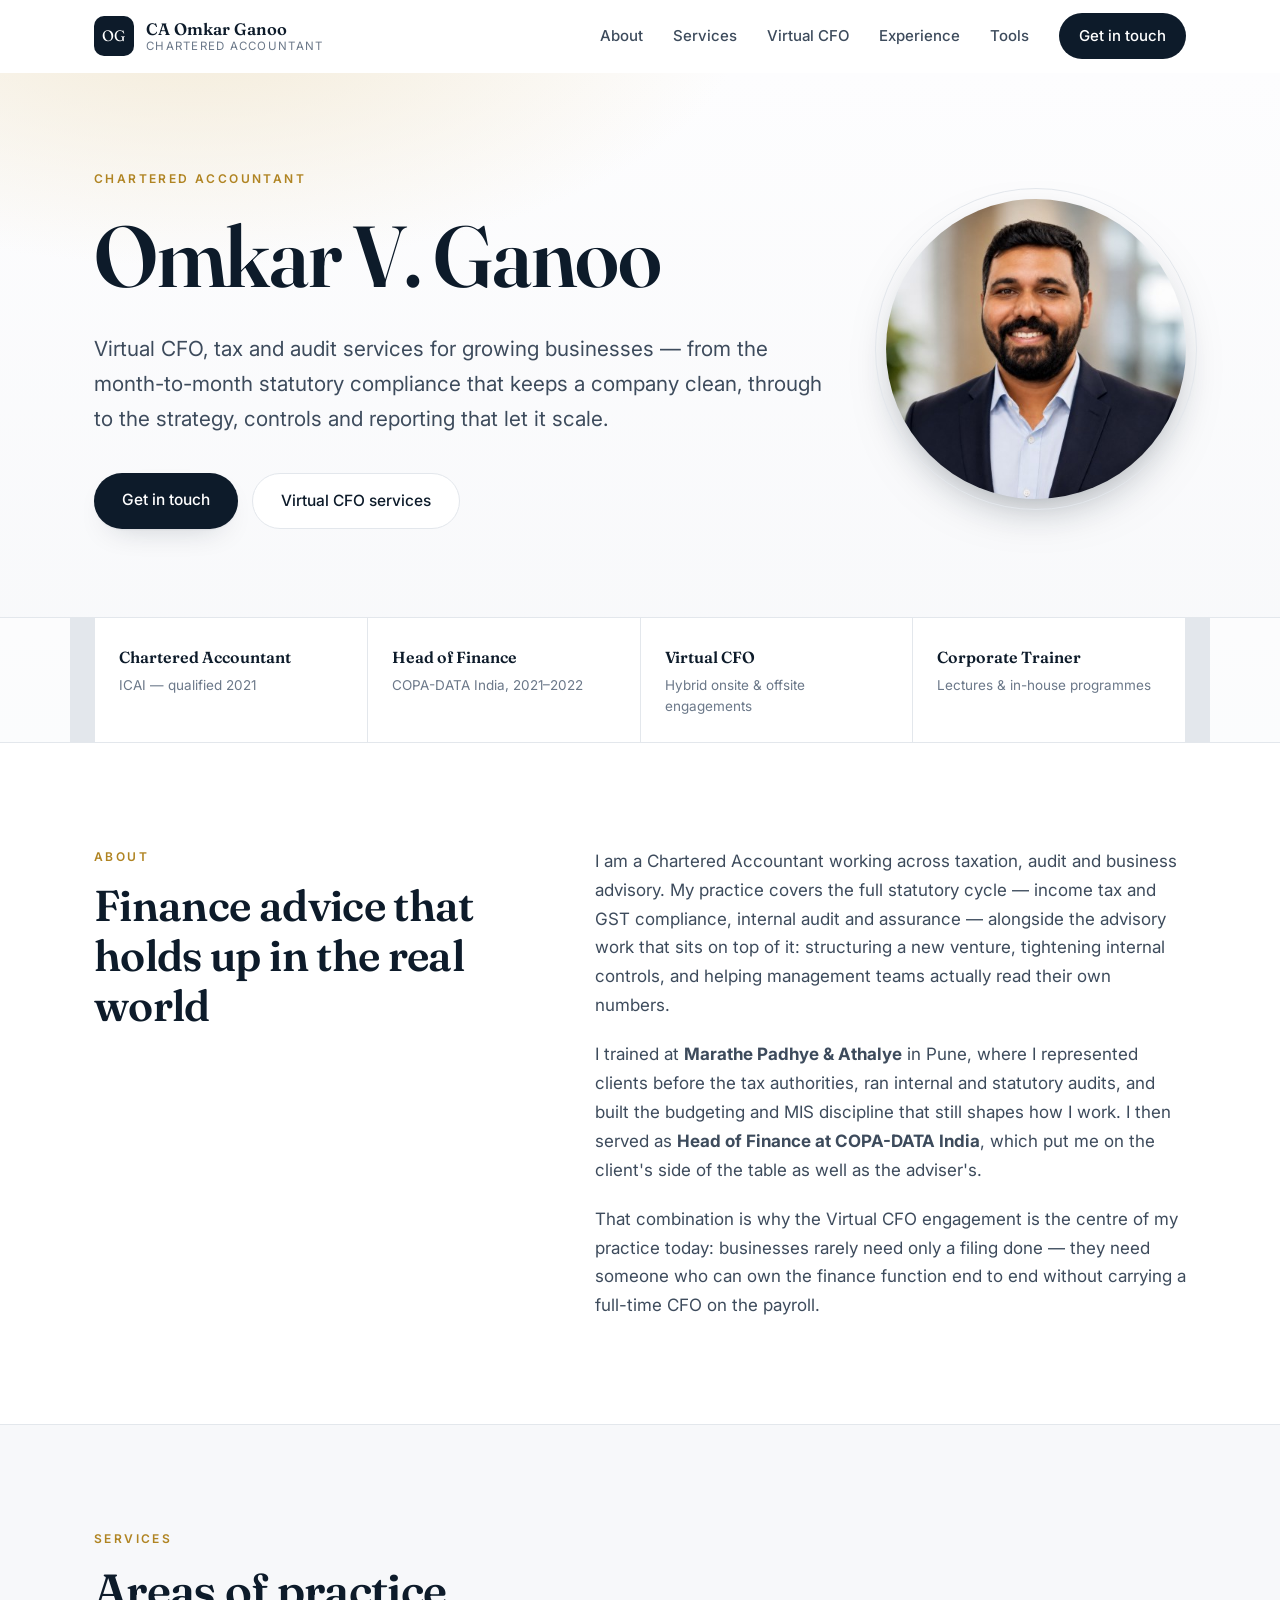
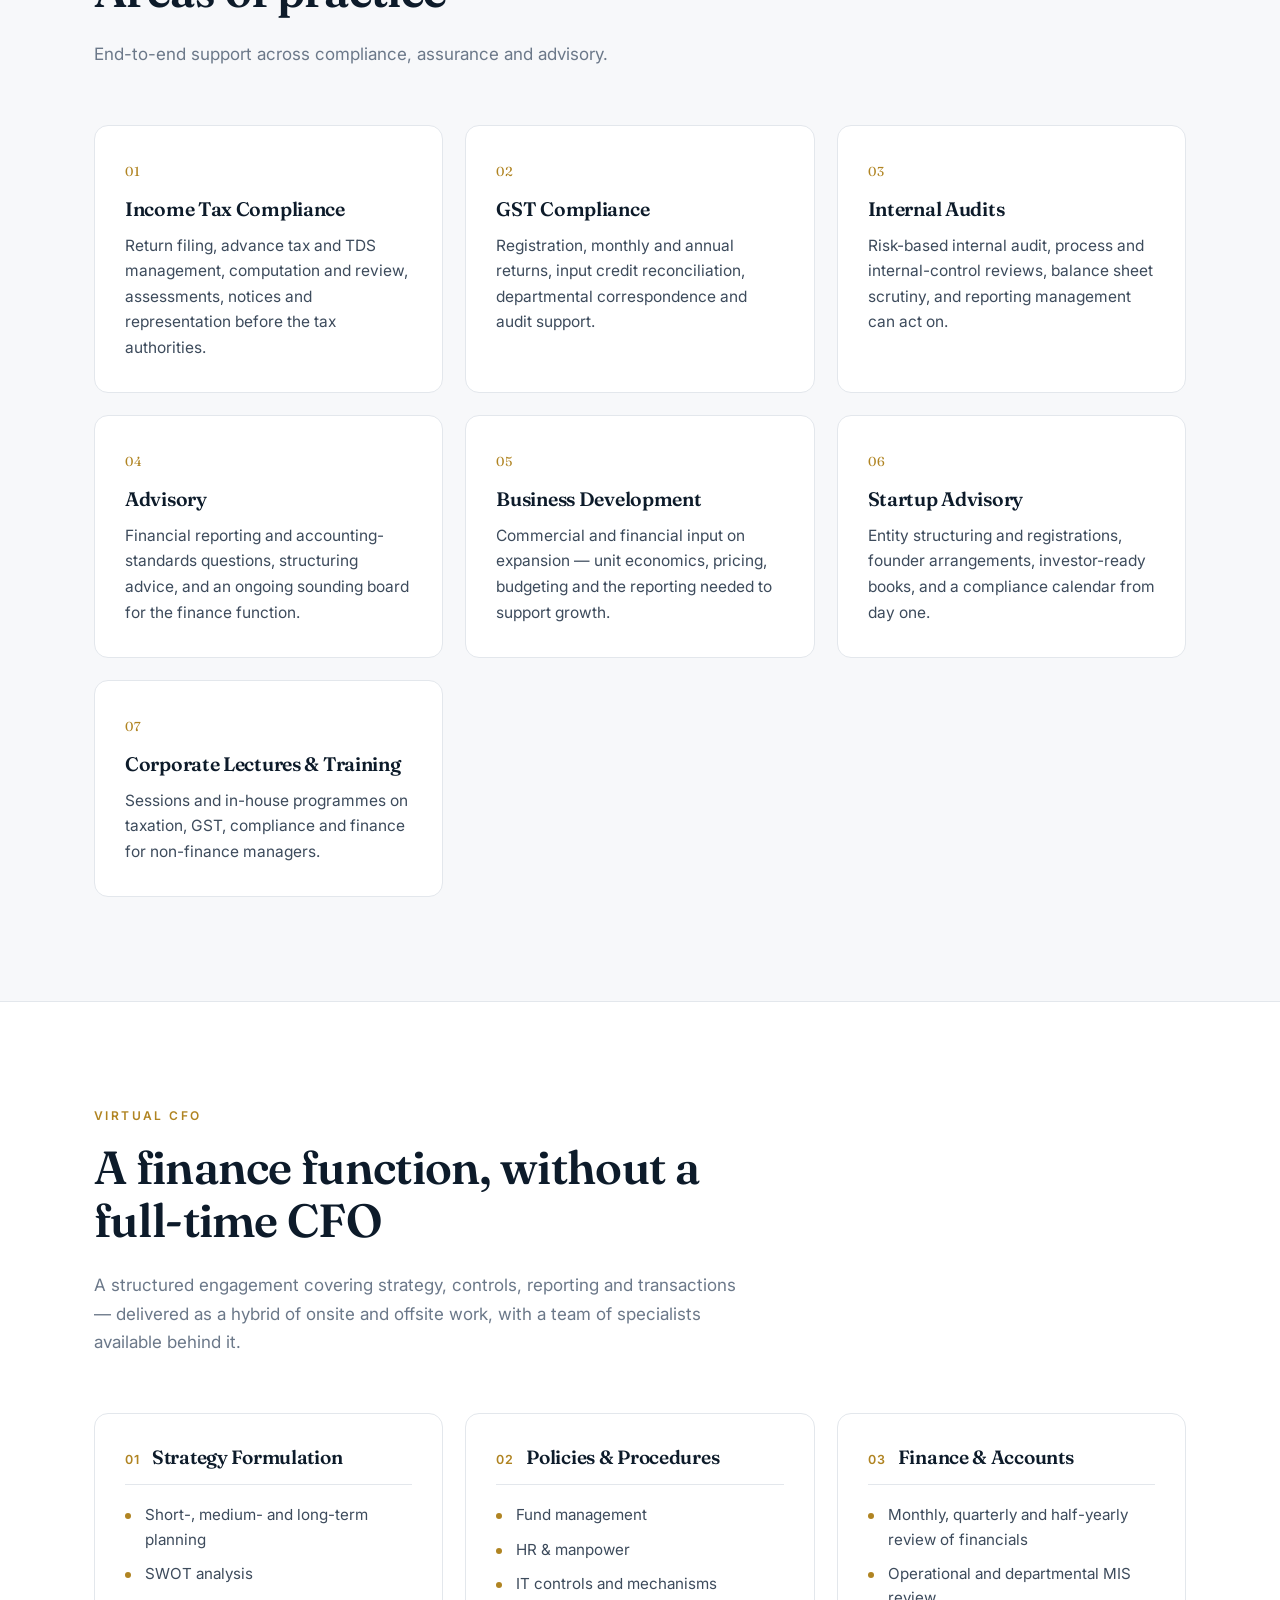
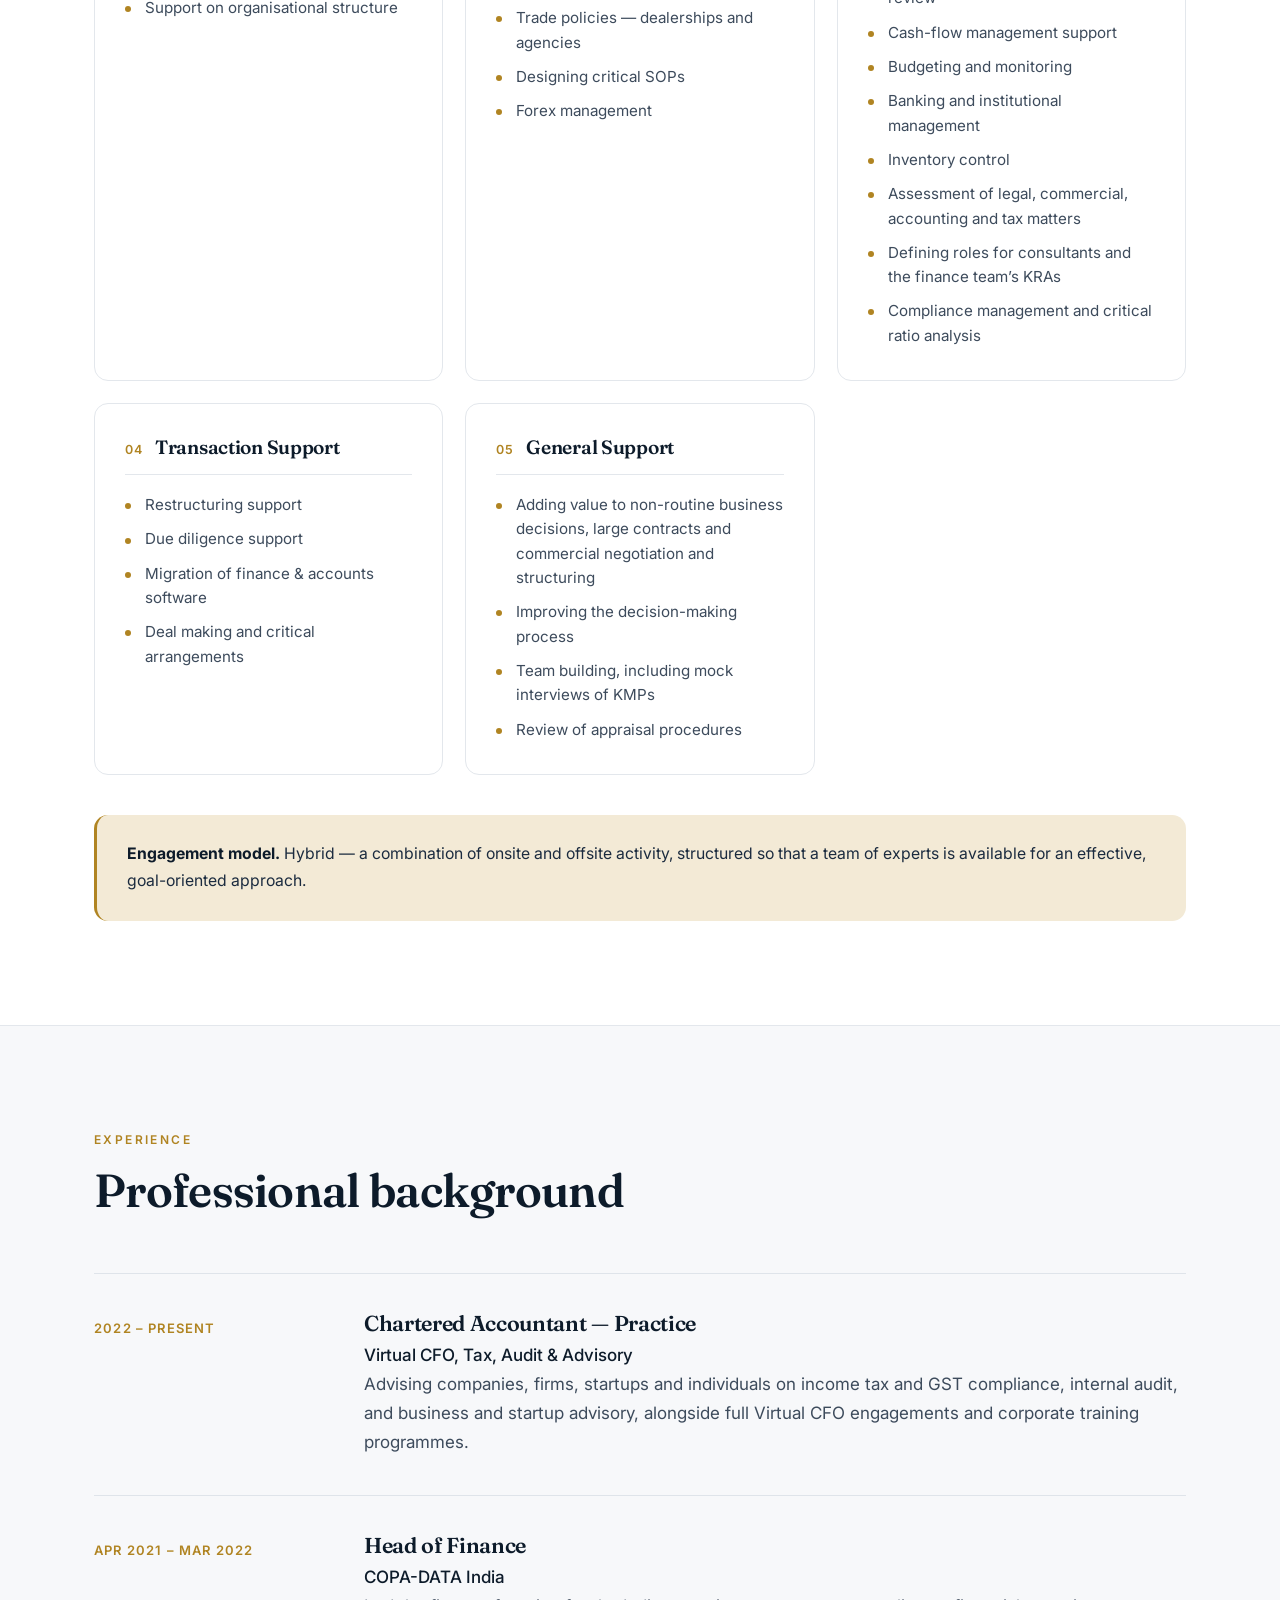
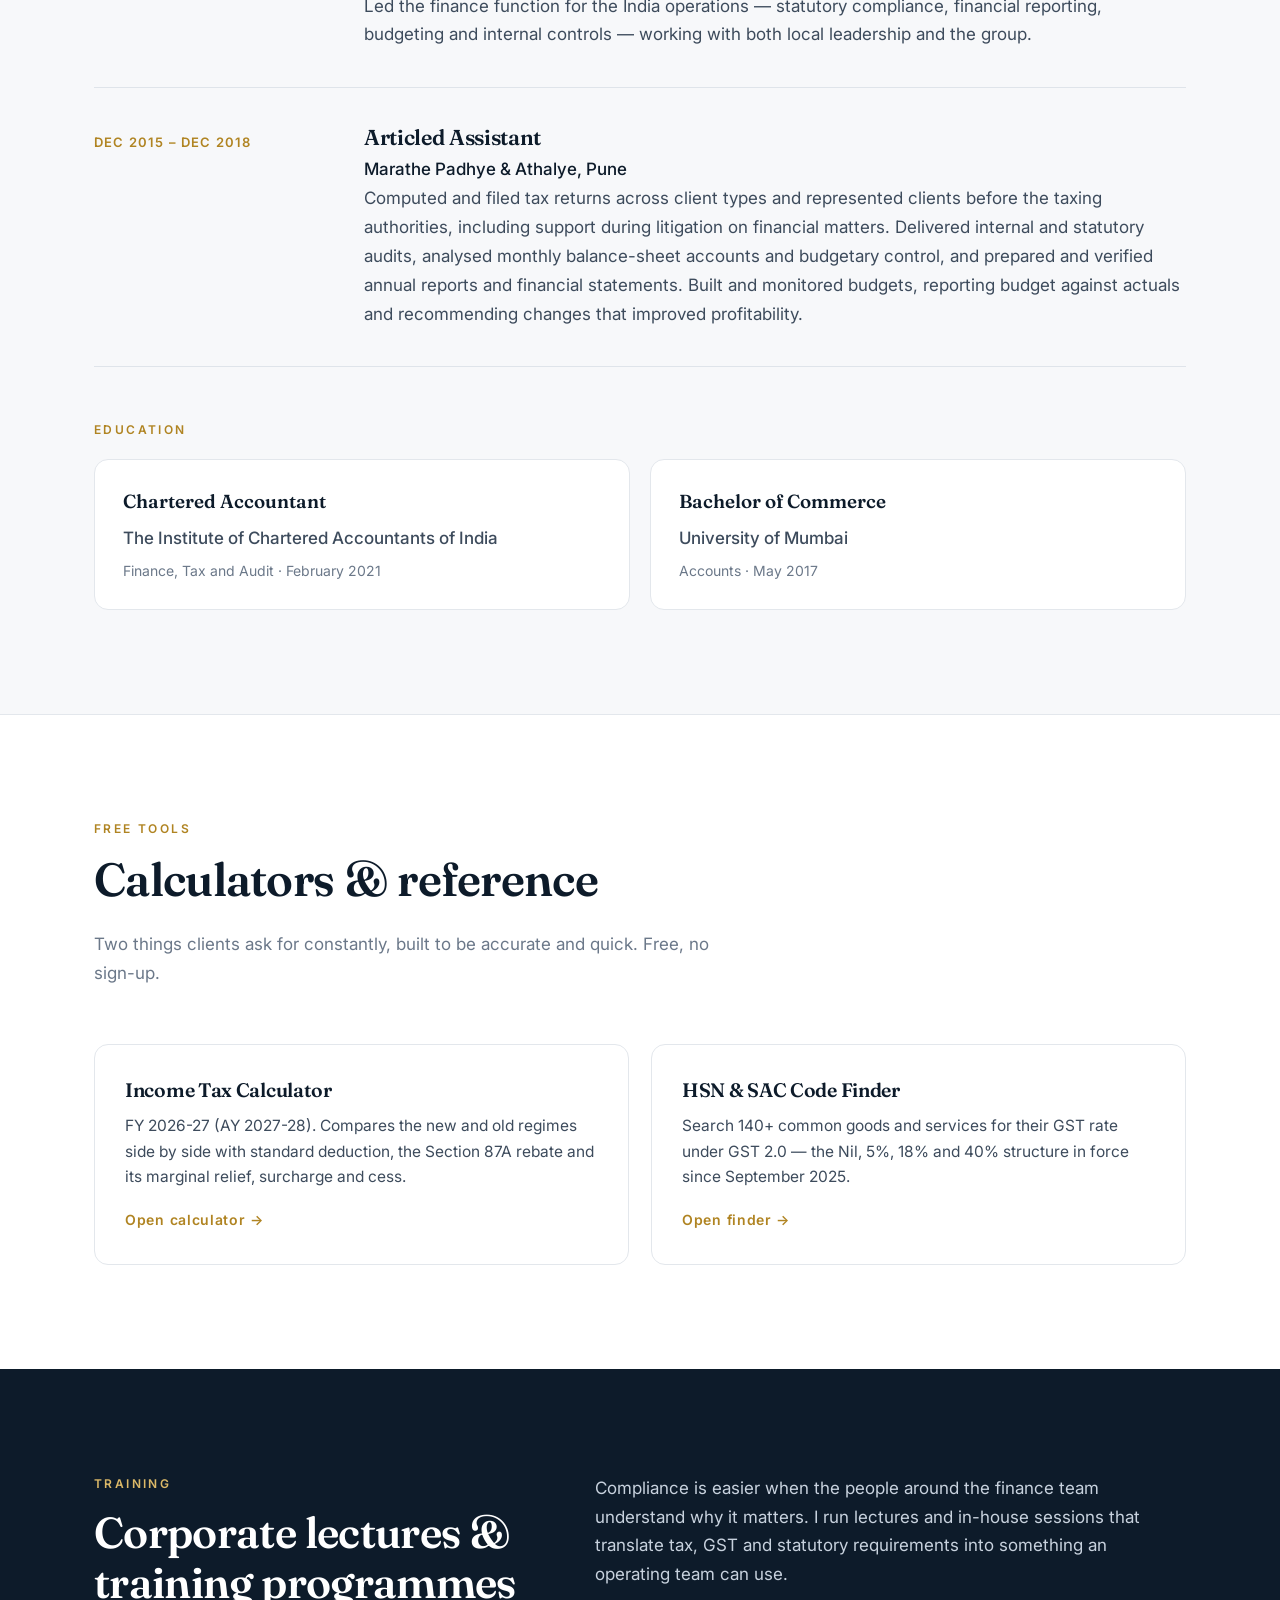
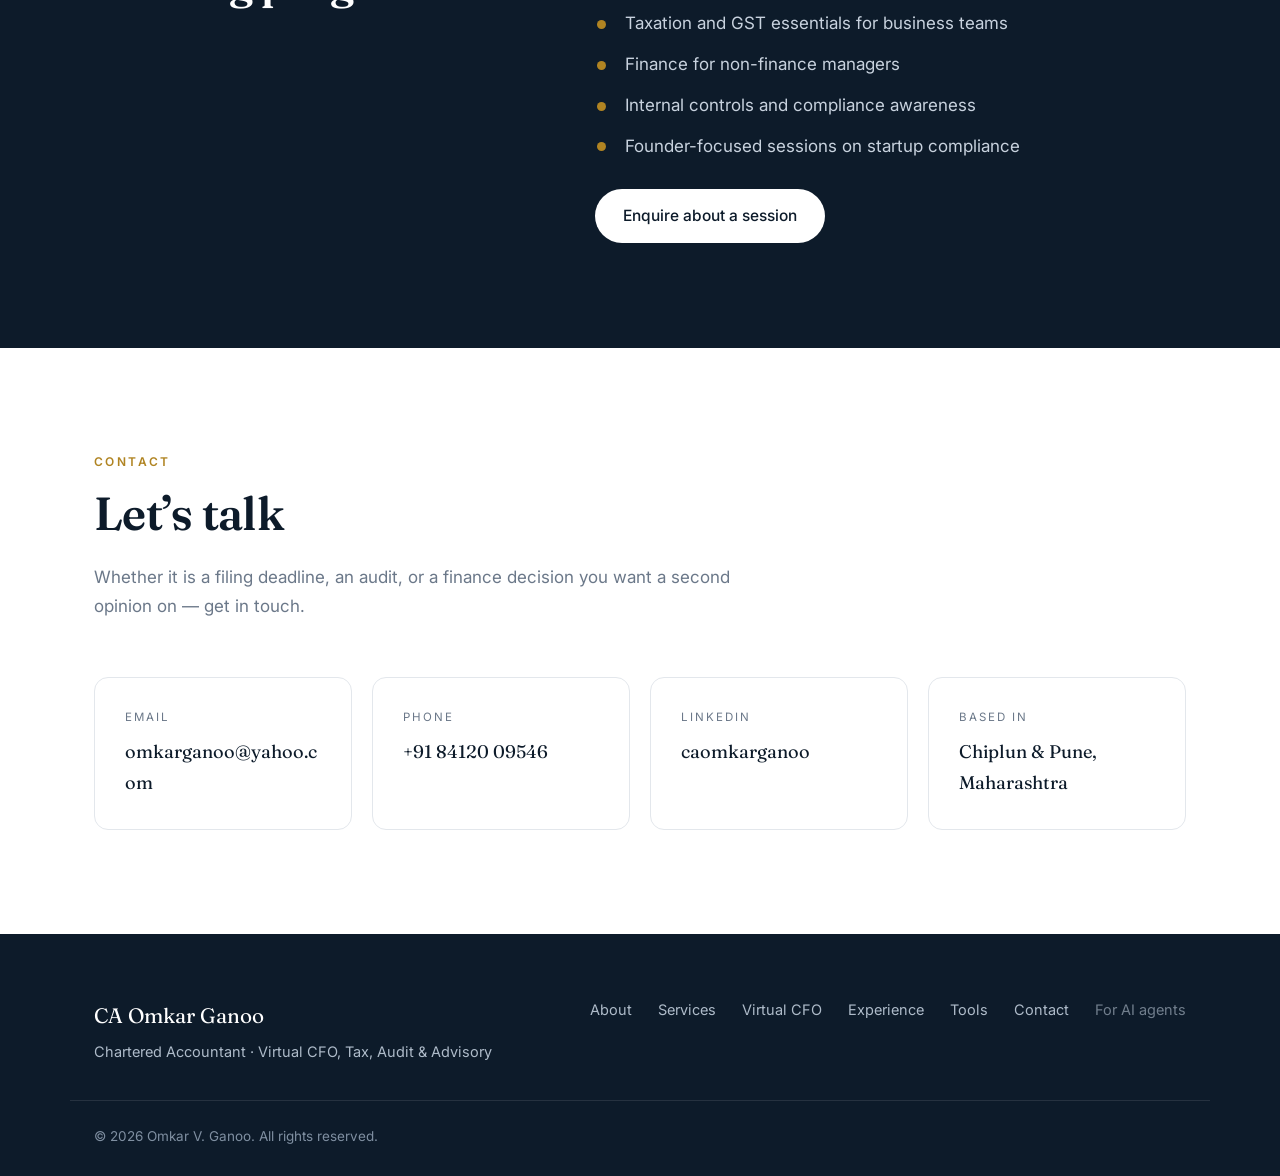
==== commit 12067471: "Make the site crawlable and agent-readable The contact details were rendered at runtime from site.co" ====
--- a/index.html
+++ b/index.html
@@ -1,44 +1,116 @@
 <!doctype html>
-<html lang="en">
+<html lang="en-IN">
 <head>
 <meta charset="utf-8" />
 <meta name="viewport" content="width=device-width, initial-scale=1" />
 <title>CA Omkar Ganoo — Chartered Accountant | Virtual CFO, Tax, Audit &amp; Advisory</title>
-<meta name="description" content="CA Omkar Ganoo is a Chartered Accountant offering Virtual CFO services, income tax and GST compliance, internal audit, startup and business advisory, and corporate finance training." />
+<meta name="description" content="Chartered Accountant offering Virtual CFO services, income tax and GST compliance, internal audit, and startup and business advisory across India." />
 <meta name="author" content="CA Omkar Ganoo" />
 <meta property="og:type" content="profile" />
 <meta property="og:title" content="CA Omkar Ganoo — Chartered Accountant" />
 <meta property="og:description" content="Virtual CFO services, income tax &amp; GST compliance, internal audit, startup and business advisory, corporate training." />
-<meta property="og:image" content="/assets/omkar-ganoo.jpg" />
-<meta name="twitter:card" content="summary" />
+<meta property="og:image" content="https://omkar-ganoo-ca.vercel.app/assets/og.jpg" />
+<meta property="og:image:width" content="1200" />
+<meta property="og:image:height" content="630" />
+<meta name="twitter:card" content="summary_large_image" />
+<link rel="canonical" href="https://omkar-ganoo-ca.vercel.app/" />
+<meta name="robots" content="index, follow, max-snippet:-1, max-image-preview:large" />
+<meta name="theme-color" content="#0d1b2a" />
+<meta name="geo.region" content="IN-MH" />
+<meta name="geo.placename" content="Chiplun, Maharashtra" />
+<meta property="og:url" content="https://omkar-ganoo-ca.vercel.app/" />
+<meta property="og:site_name" content="CA Omkar Ganoo" />
+<meta property="og:locale" content="en_IN" />
 <link rel="icon" href="/assets/favicon.svg" type="image/svg+xml" />
+<link rel="preload" as="image" href="/assets/omkar-ganoo.jpg" />
 <link rel="preconnect" href="https://fonts.googleapis.com" />
 <link rel="preconnect" href="https://fonts.gstatic.com" crossorigin />
 <link href="https://fonts.googleapis.com/css2?family=Fraunces:opsz,wght@9..144,400;9..144,600&family=Inter:wght@400;500;600&display=swap" rel="stylesheet" />
 <link rel="stylesheet" href="/styles.css" />
-<script src="/site.config.js"></script>
 <script type="application/ld+json">
 {
   "@context": "https://schema.org",
-  "@type": "Person",
-  "name": "Omkar V. Ganoo",
-  "alternateName": "CA Omkar Ganoo",
-  "jobTitle": "Chartered Accountant",
-  "image": "/assets/omkar-ganoo.jpg",
-  "email": "omkarganoo@yahoo.com",
-  "telephone": "+918412009546",
-  "url": "https://www.linkedin.com/in/caomkarganoo",
-  "sameAs": ["https://www.linkedin.com/in/caomkarganoo"],
-  "knowsAbout": [
-    "Income Tax Compliance","Goods and Services Tax","Internal Audit",
-    "Virtual CFO Services","Startup Advisory","Financial Reporting",
-    "Budgeting and MIS","Corporate Training"
-  ],
-  "alumniOf": [
-    { "@type": "EducationalOrganization", "name": "The Institute of Chartered Accountants of India" },
-    { "@type": "EducationalOrganization", "name": "University of Mumbai" }
-  ],
-  "address": { "@type": "PostalAddress", "addressLocality": "Chiplun", "addressRegion": "Maharashtra", "addressCountry": "IN" }
+  "@graph": [
+    {
+      "@type": "Person",
+      "@id": "https://omkar-ganoo-ca.vercel.app/#person",
+      "name": "Omkar V. Ganoo",
+      "alternateName": ["CA Omkar Ganoo", "Omkar Ganoo"],
+      "givenName": "Omkar",
+      "familyName": "Ganoo",
+      "jobTitle": "Chartered Accountant",
+      "description": "Chartered Accountant offering Virtual CFO services, income tax and GST compliance, internal audit, startup and business advisory, and corporate finance training.",
+      "image": "https://omkar-ganoo-ca.vercel.app/assets/omkar-ganoo.jpg",
+      "url": "https://omkar-ganoo-ca.vercel.app/",
+      "email": "mailto:omkarganoo@yahoo.com",
+      "telephone": "+91-84120-09546",
+      "sameAs": ["https://www.linkedin.com/in/caomkarganoo"],
+      "hasCredential": {
+        "@type": "EducationalOccupationalCredential",
+        "credentialCategory": "Professional Certification",
+        "name": "Chartered Accountant",
+        "recognizedBy": { "@type": "Organization", "name": "The Institute of Chartered Accountants of India" }
+      },
+      "alumniOf": [
+        { "@type": "EducationalOrganization", "name": "The Institute of Chartered Accountants of India" },
+        { "@type": "CollegeOrUniversity", "name": "University of Mumbai" }
+      ],
+      "knowsAbout": [
+        "Income Tax Compliance", "Goods and Services Tax", "Internal Audit",
+        "Virtual CFO Services", "Startup Advisory", "Financial Reporting",
+        "Budgeting and MIS", "Corporate Training", "Due Diligence", "Cash Flow Management"
+      ],
+      "knowsLanguage": ["en", "mr", "hi"],
+      "address": {
+        "@type": "PostalAddress",
+        "addressLocality": "Chiplun",
+        "addressRegion": "Maharashtra",
+        "addressCountry": "IN"
+      },
+      "worksFor": { "@id": "https://omkar-ganoo-ca.vercel.app/#practice" }
+    },
+    {
+      "@type": "ProfessionalService",
+      "@id": "https://omkar-ganoo-ca.vercel.app/#practice",
+      "name": "CA Omkar Ganoo",
+      "description": "Chartered Accountancy practice: Virtual CFO, income tax and GST compliance, internal audit, business and startup advisory, and corporate training.",
+      "url": "https://omkar-ganoo-ca.vercel.app/",
+      "image": "https://omkar-ganoo-ca.vercel.app/assets/og.jpg",
+      "email": "mailto:omkarganoo@yahoo.com",
+      "telephone": "+91-84120-09546",
+      "priceRange": "$$",
+      "founder": { "@id": "https://omkar-ganoo-ca.vercel.app/#person" },
+      "areaServed": { "@type": "Country", "name": "India" },
+      "address": {
+        "@type": "PostalAddress",
+        "addressLocality": "Chiplun",
+        "addressRegion": "Maharashtra",
+        "addressCountry": "IN"
+      },
+      "hasOfferCatalog": {
+        "@type": "OfferCatalog",
+        "name": "Areas of practice",
+        "itemListElement": [
+          { "@type": "Offer", "itemOffered": { "@type": "Service", "name": "Income Tax Compliance", "description": "Return filing, advance tax and TDS management, assessments, notices and representation before the tax authorities." } },
+          { "@type": "Offer", "itemOffered": { "@type": "Service", "name": "GST Compliance", "description": "Registration, monthly and annual returns, input credit reconciliation, departmental correspondence and audit support." } },
+          { "@type": "Offer", "itemOffered": { "@type": "Service", "name": "Internal Audits", "description": "Risk-based internal audit, process and internal-control reviews, and balance sheet scrutiny." } },
+          { "@type": "Offer", "itemOffered": { "@type": "Service", "name": "Advisory", "description": "Financial reporting and accounting-standards questions, structuring advice, and ongoing support for the finance function." } },
+          { "@type": "Offer", "itemOffered": { "@type": "Service", "name": "Business Development", "description": "Unit economics, pricing, budgeting and the reporting needed to support growth." } },
+          { "@type": "Offer", "itemOffered": { "@type": "Service", "name": "Startup Advisory", "description": "Entity structuring and registrations, founder arrangements, investor-ready books and a compliance calendar." } },
+          { "@type": "Offer", "itemOffered": { "@type": "Service", "name": "Virtual CFO", "description": "Strategy formulation, policies and procedures, finance and accounts oversight, transaction support and general management support, delivered as a hybrid onsite and offsite engagement." } },
+          { "@type": "Offer", "itemOffered": { "@type": "Service", "name": "Corporate Lectures and Training", "description": "Lectures and in-house programmes on taxation, GST, compliance and finance for non-finance managers." } }
+        ]
+      }
+    },
+    {
+      "@type": "WebSite",
+      "@id": "https://omkar-ganoo-ca.vercel.app/#website",
+      "url": "https://omkar-ganoo-ca.vercel.app/",
+      "name": "CA Omkar Ganoo",
+      "inLanguage": "en-IN",
+      "publisher": { "@id": "https://omkar-ganoo-ca.vercel.app/#person" }
+    }
+  ]
 }
 </script>
 </head>
@@ -397,7 +469,30 @@
         <p class="sub">Whether it is a filing deadline, an audit, or a finance decision you
           want a second opinion on &mdash; get in touch.</p>
       </div>
-      <div class="contact-grid reveal" id="contactGrid"></div>
+      <div class="contact-grid reveal">
+
+        <a class="contact-card" href="mailto:omkarganoo@yahoo.com">
+          <span class="c-label">Email</span>
+          <span class="c-value">omkarganoo@yahoo.com</span>
+        </a>
+
+        <a class="contact-card" href="tel:+918412009546">
+          <span class="c-label">Phone</span>
+          <span class="c-value">+91 84120 09546</span>
+        </a>
+
+        <a class="contact-card" href="https://www.linkedin.com/in/caomkarganoo"
+           target="_blank" rel="noopener noreferrer">
+          <span class="c-label">LinkedIn</span>
+          <span class="c-value">caomkarganoo</span>
+        </a>
+
+        <div class="contact-card">
+          <span class="c-label">Based in</span>
+          <span class="c-value">Chiplun &amp; Pune, Maharashtra</span>
+        </div>
+
+      </div>
     </div>
   </section>
 
@@ -416,6 +511,7 @@
       <a href="#experience">Experience</a>
       <a href="#tools">Tools</a>
       <a href="#contact">Contact</a>
+      <a href="/llms.txt" class="f-agent">For AI agents</a>
     </nav>
   </div>
   <div class="wrap footer-base">
--- a/styles.css
+++ b/styles.css
@@ -529,3 +529,8 @@
   .hero-portrait{ justify-self:start; order:-1; }
   .hero-portrait img{ width:150px; height:150px; outline-offset:7px; }
 }
+
+/* Agent-surface link in the footer — quiet, but a real crawlable link so
+   /llms.txt is reachable by following hrefs, not only by guessing the path. */
+.f-links .f-agent{ opacity:.62; }
+.f-links .f-agent:hover{ opacity:1; }
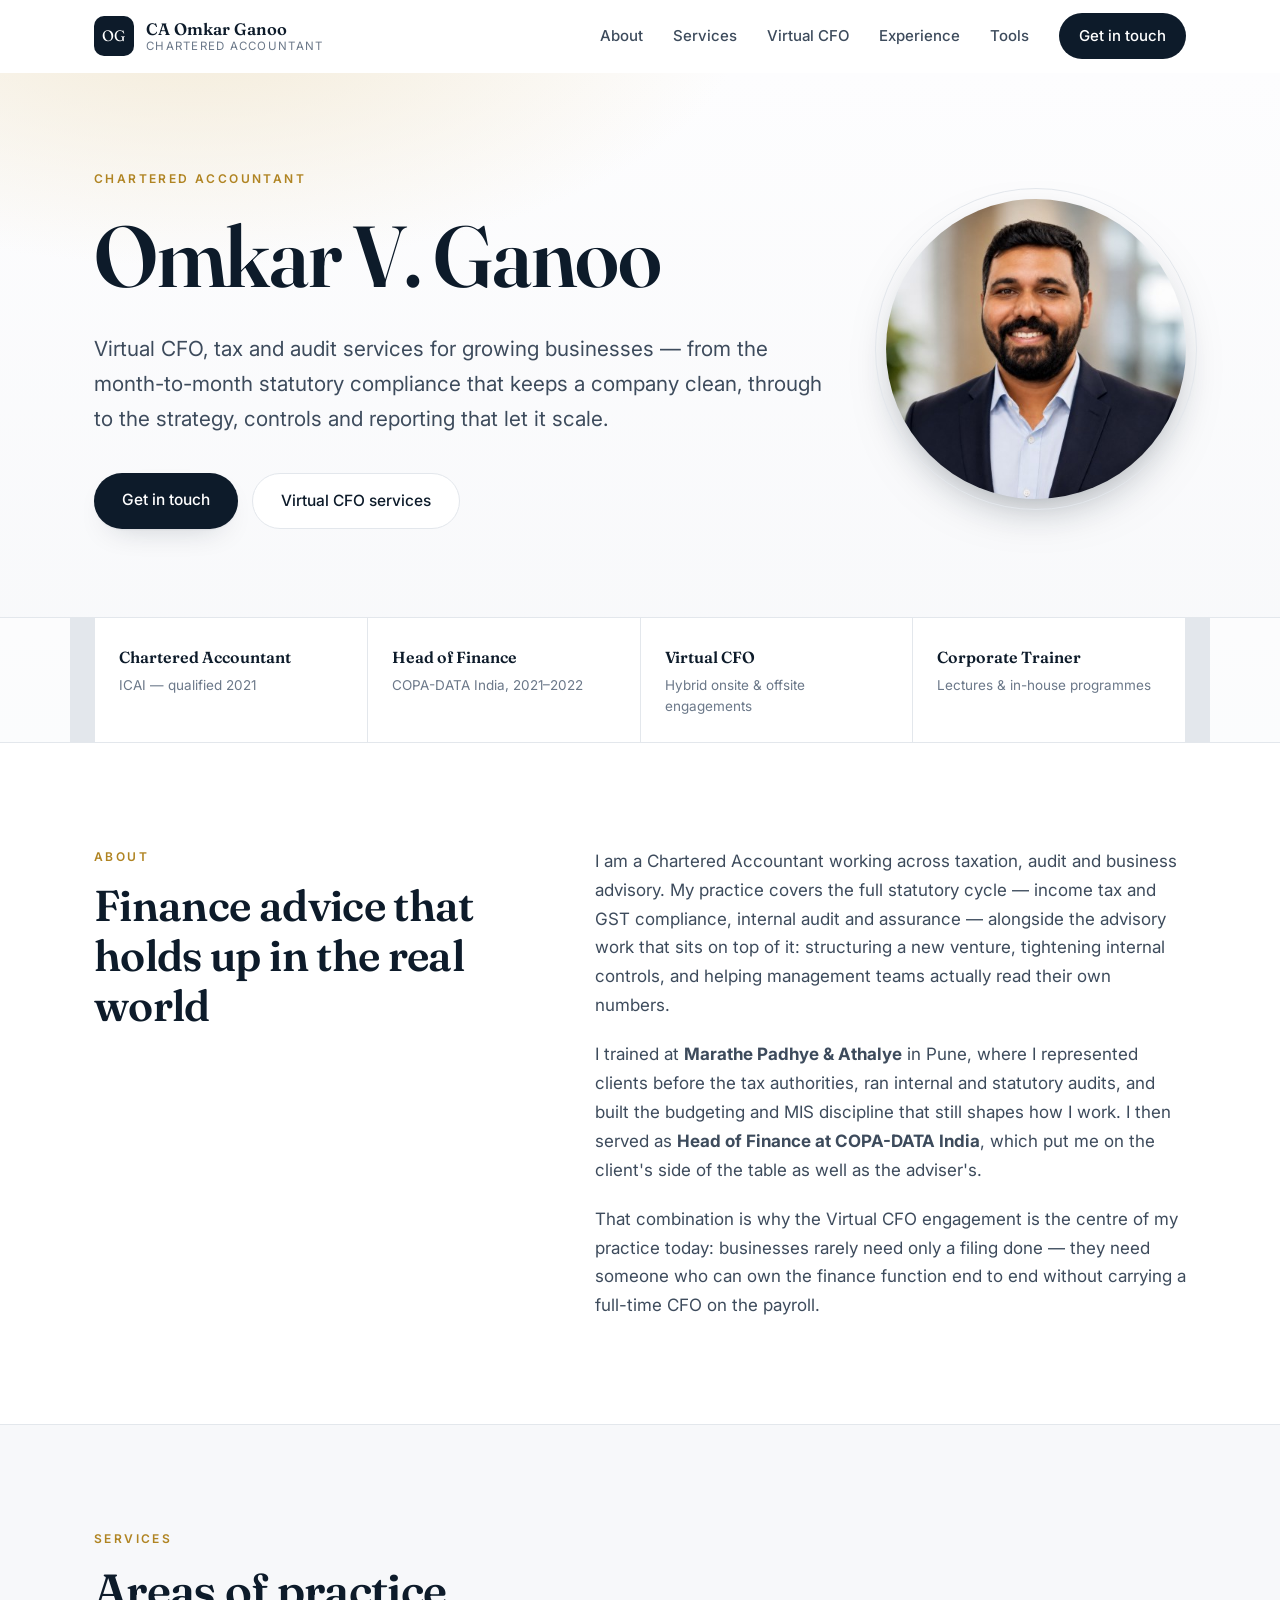
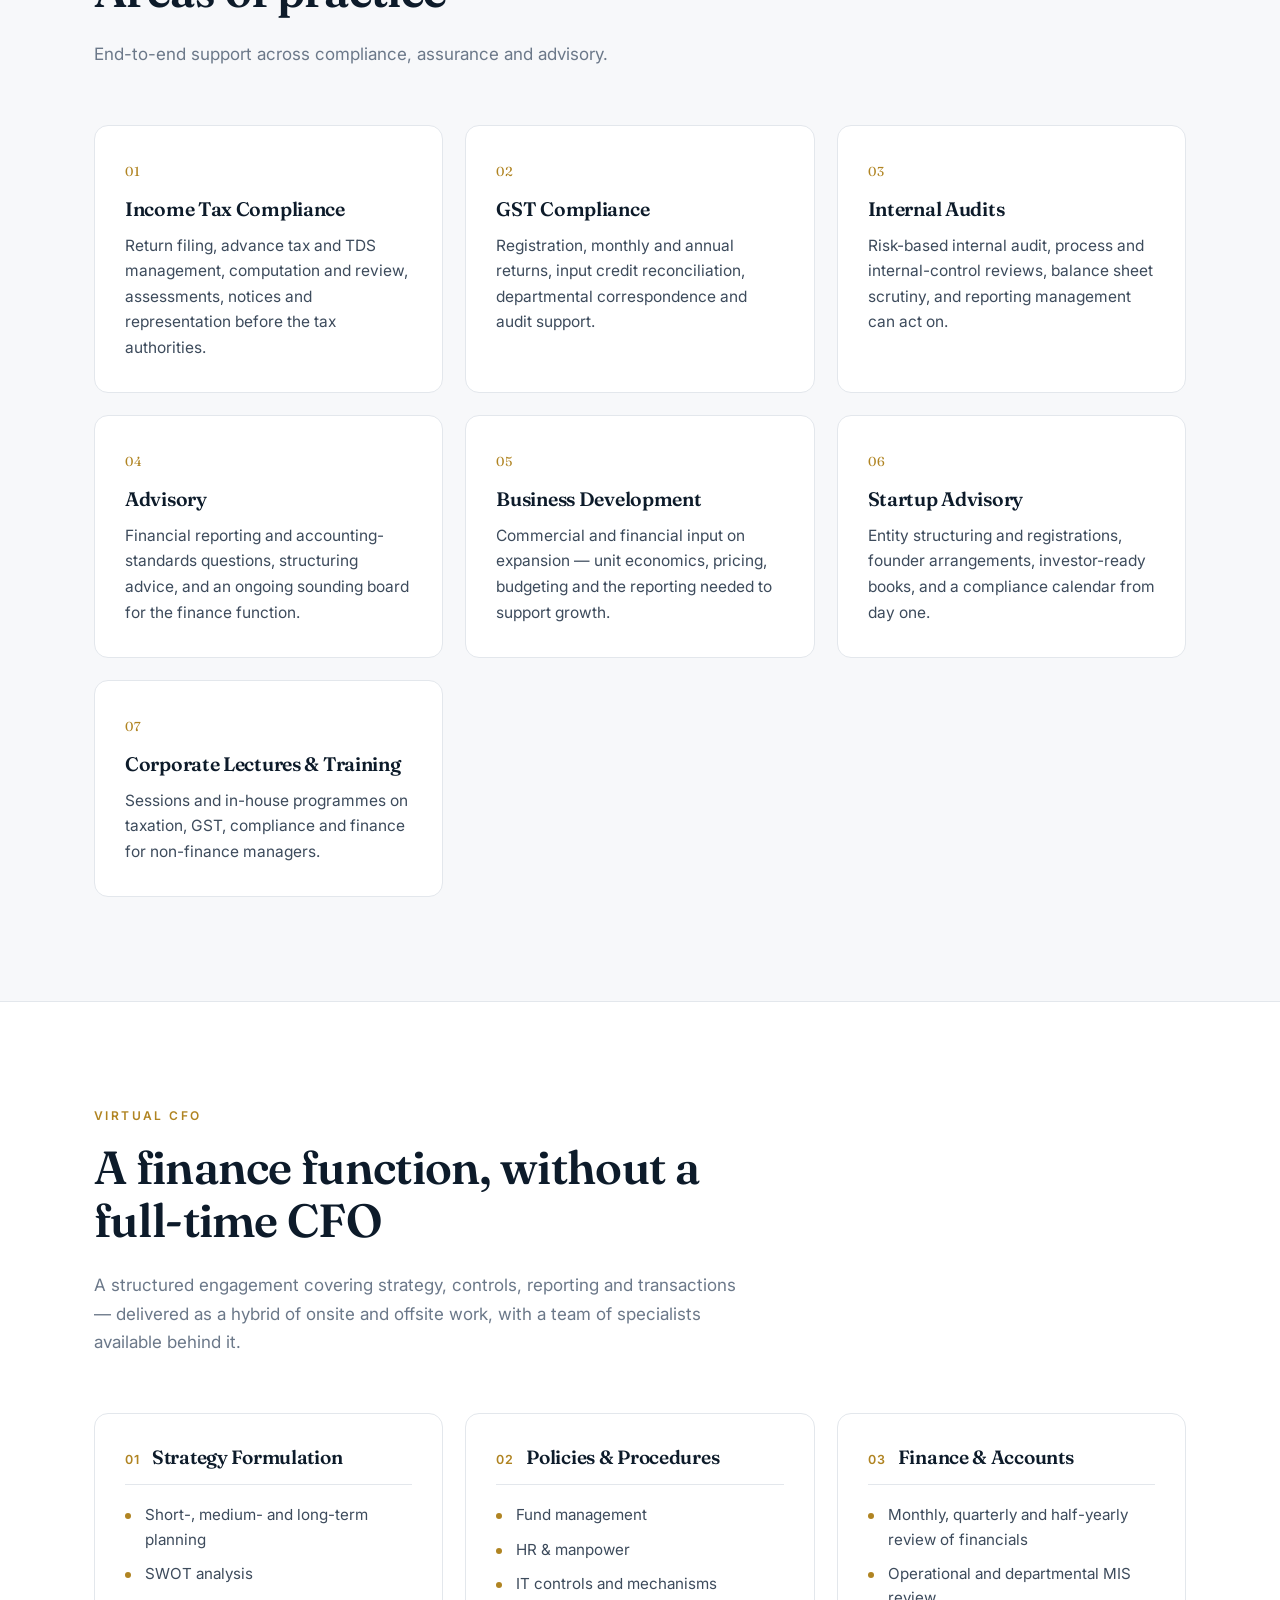
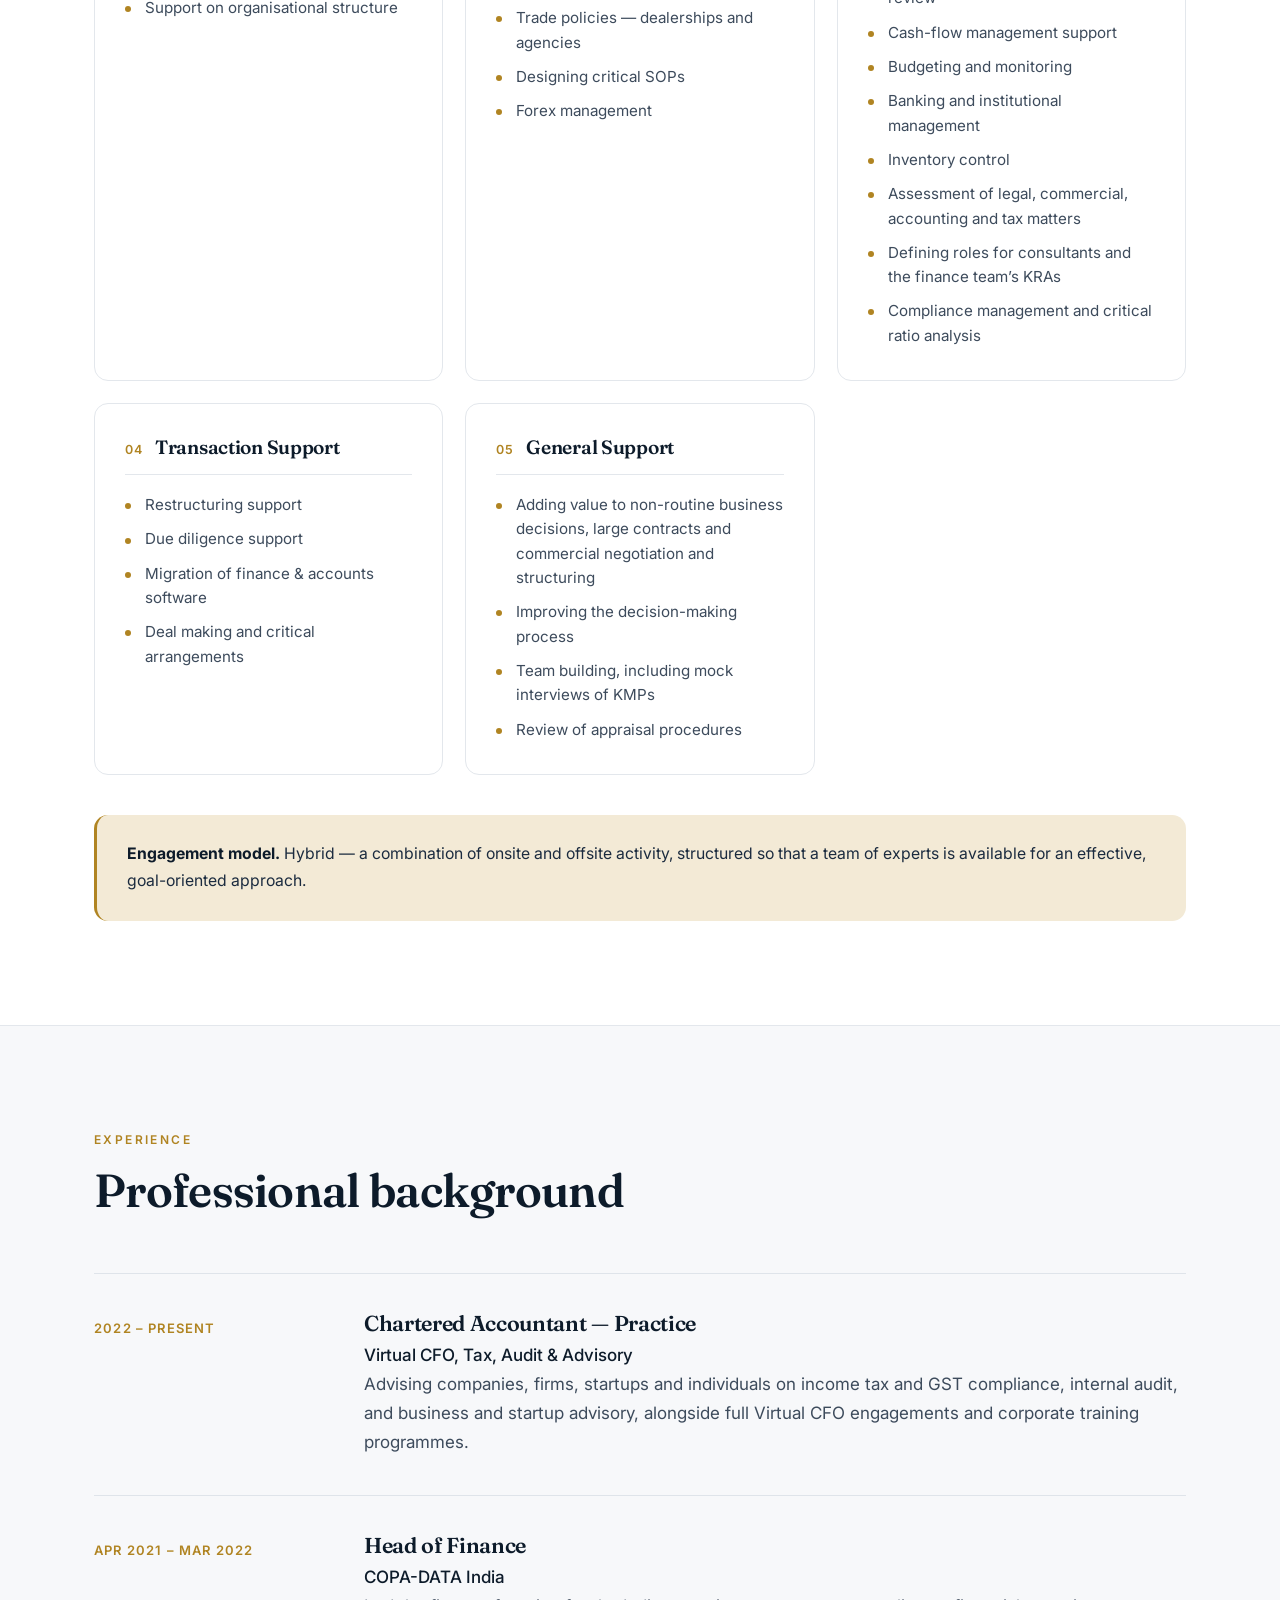
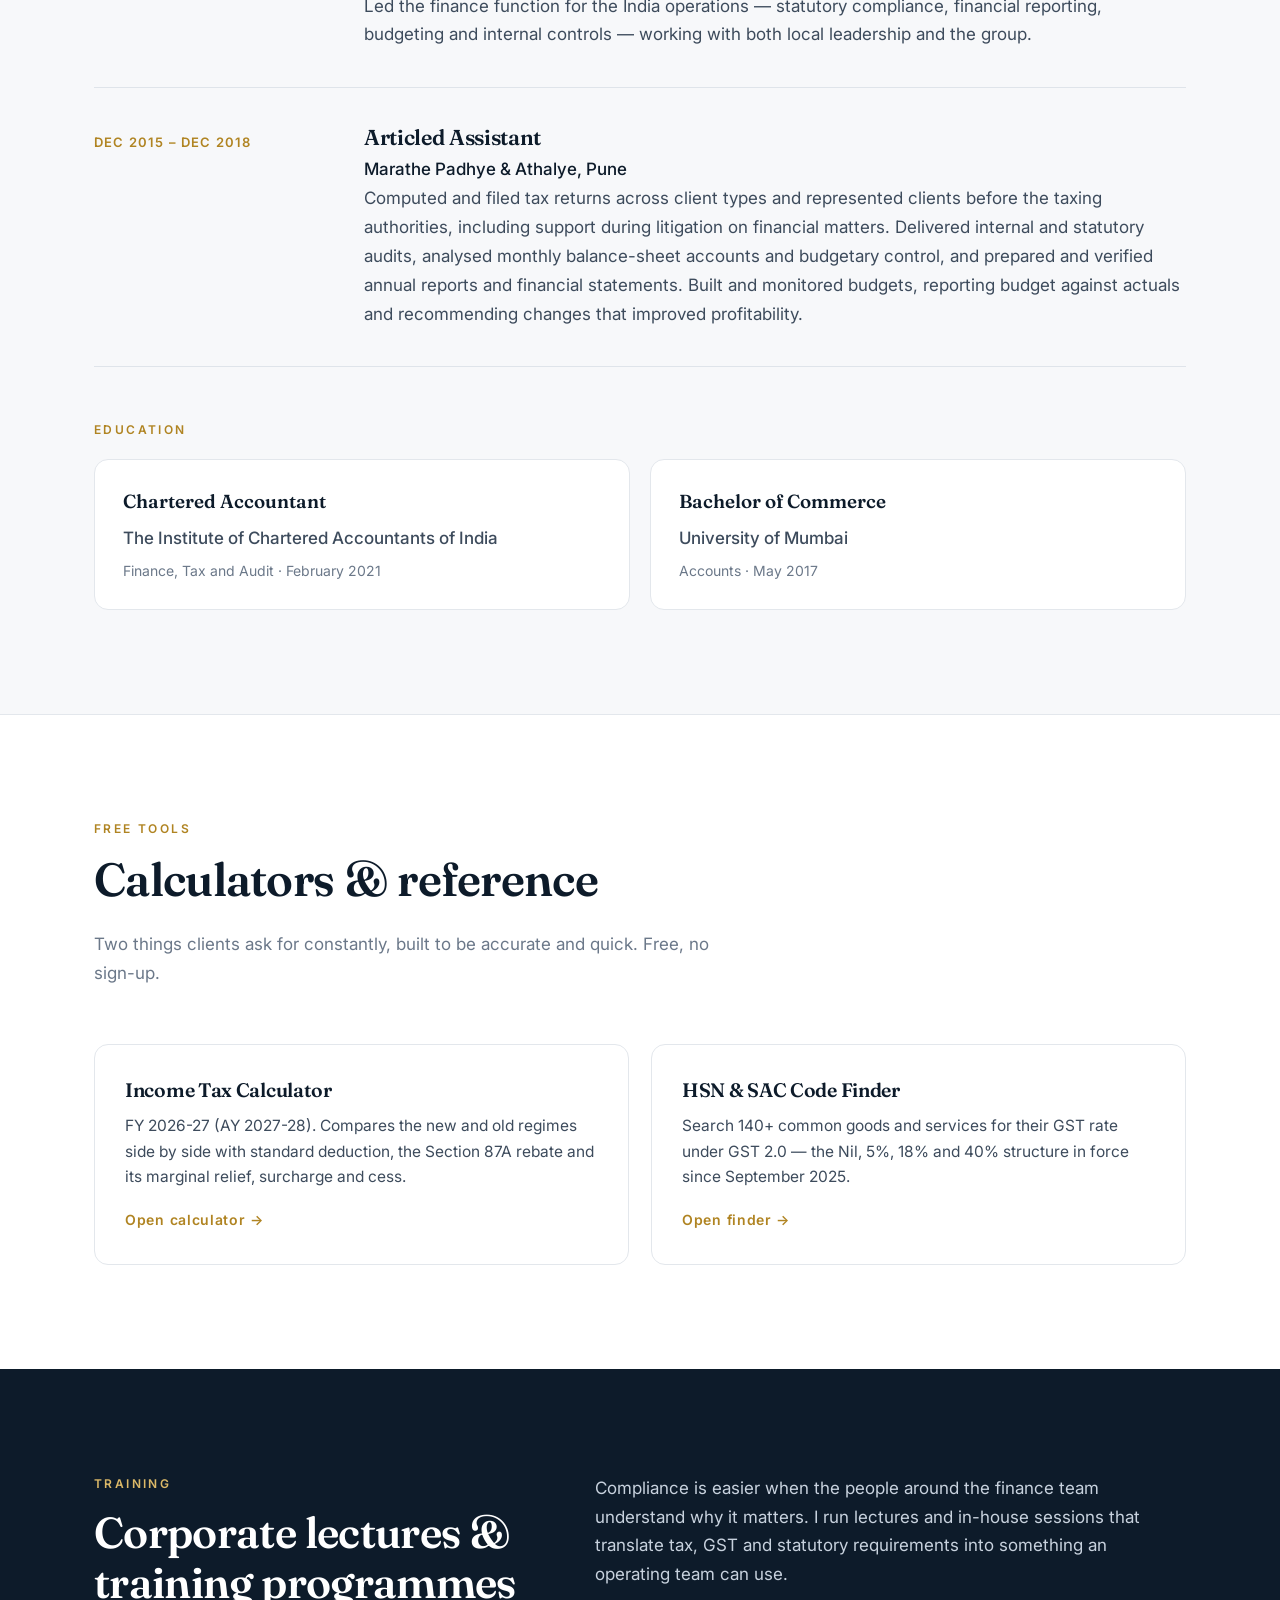
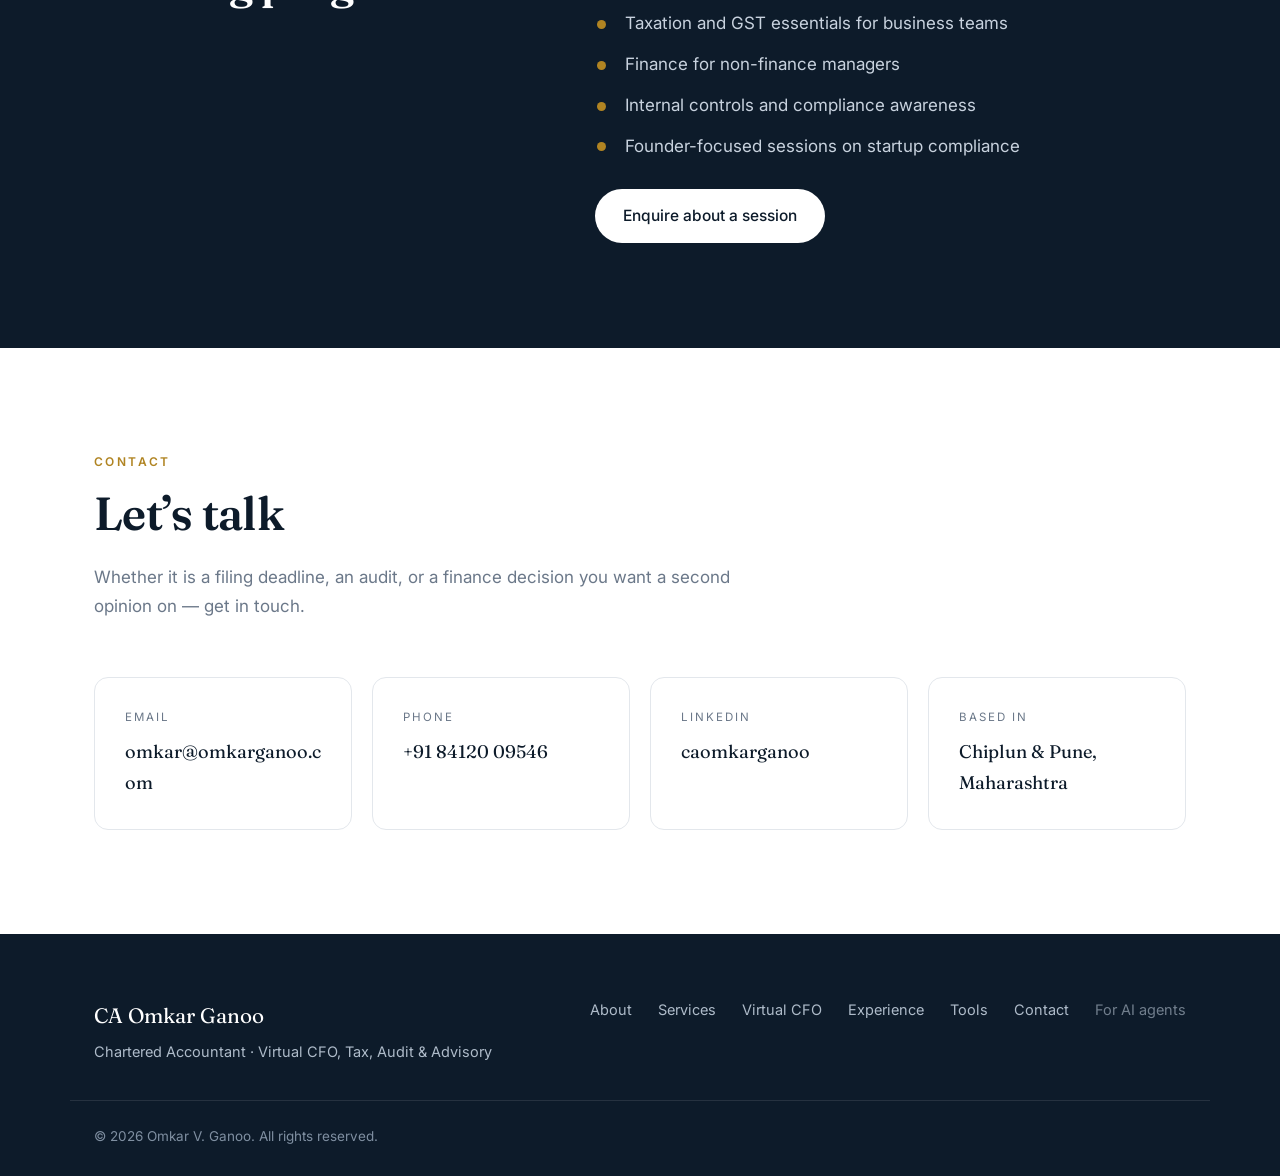
==== commit 95f84f47: "Update contact email to omkar@omkarganoo.com Replaces the Yahoo address across all six places it app" ====
--- a/index.html
+++ b/index.html
@@ -42,7 +42,7 @@
       "description": "Chartered Accountant offering Virtual CFO services, income tax and GST compliance, internal audit, startup and business advisory, and corporate finance training.",
       "image": "https://omkar-ganoo-ca.vercel.app/assets/omkar-ganoo.jpg",
       "url": "https://omkar-ganoo-ca.vercel.app/",
-      "email": "mailto:omkarganoo@yahoo.com",
+      "email": "mailto:omkar@omkarganoo.com",
       "telephone": "+91-84120-09546",
       "sameAs": ["https://www.linkedin.com/in/caomkarganoo"],
       "hasCredential": {
@@ -76,7 +76,7 @@
       "description": "Chartered Accountancy practice: Virtual CFO, income tax and GST compliance, internal audit, business and startup advisory, and corporate training.",
       "url": "https://omkar-ganoo-ca.vercel.app/",
       "image": "https://omkar-ganoo-ca.vercel.app/assets/og.jpg",
-      "email": "mailto:omkarganoo@yahoo.com",
+      "email": "mailto:omkar@omkarganoo.com",
       "telephone": "+91-84120-09546",
       "priceRange": "$$",
       "founder": { "@id": "https://omkar-ganoo-ca.vercel.app/#person" },
@@ -471,9 +471,9 @@
       </div>
       <div class="contact-grid reveal">
 
-        <a class="contact-card" href="mailto:omkarganoo@yahoo.com">
+        <a class="contact-card" href="mailto:omkar@omkarganoo.com">
           <span class="c-label">Email</span>
-          <span class="c-value">omkarganoo@yahoo.com</span>
+          <span class="c-value">omkar@omkarganoo.com</span>
         </a>
 
         <a class="contact-card" href="tel:+918412009546">
